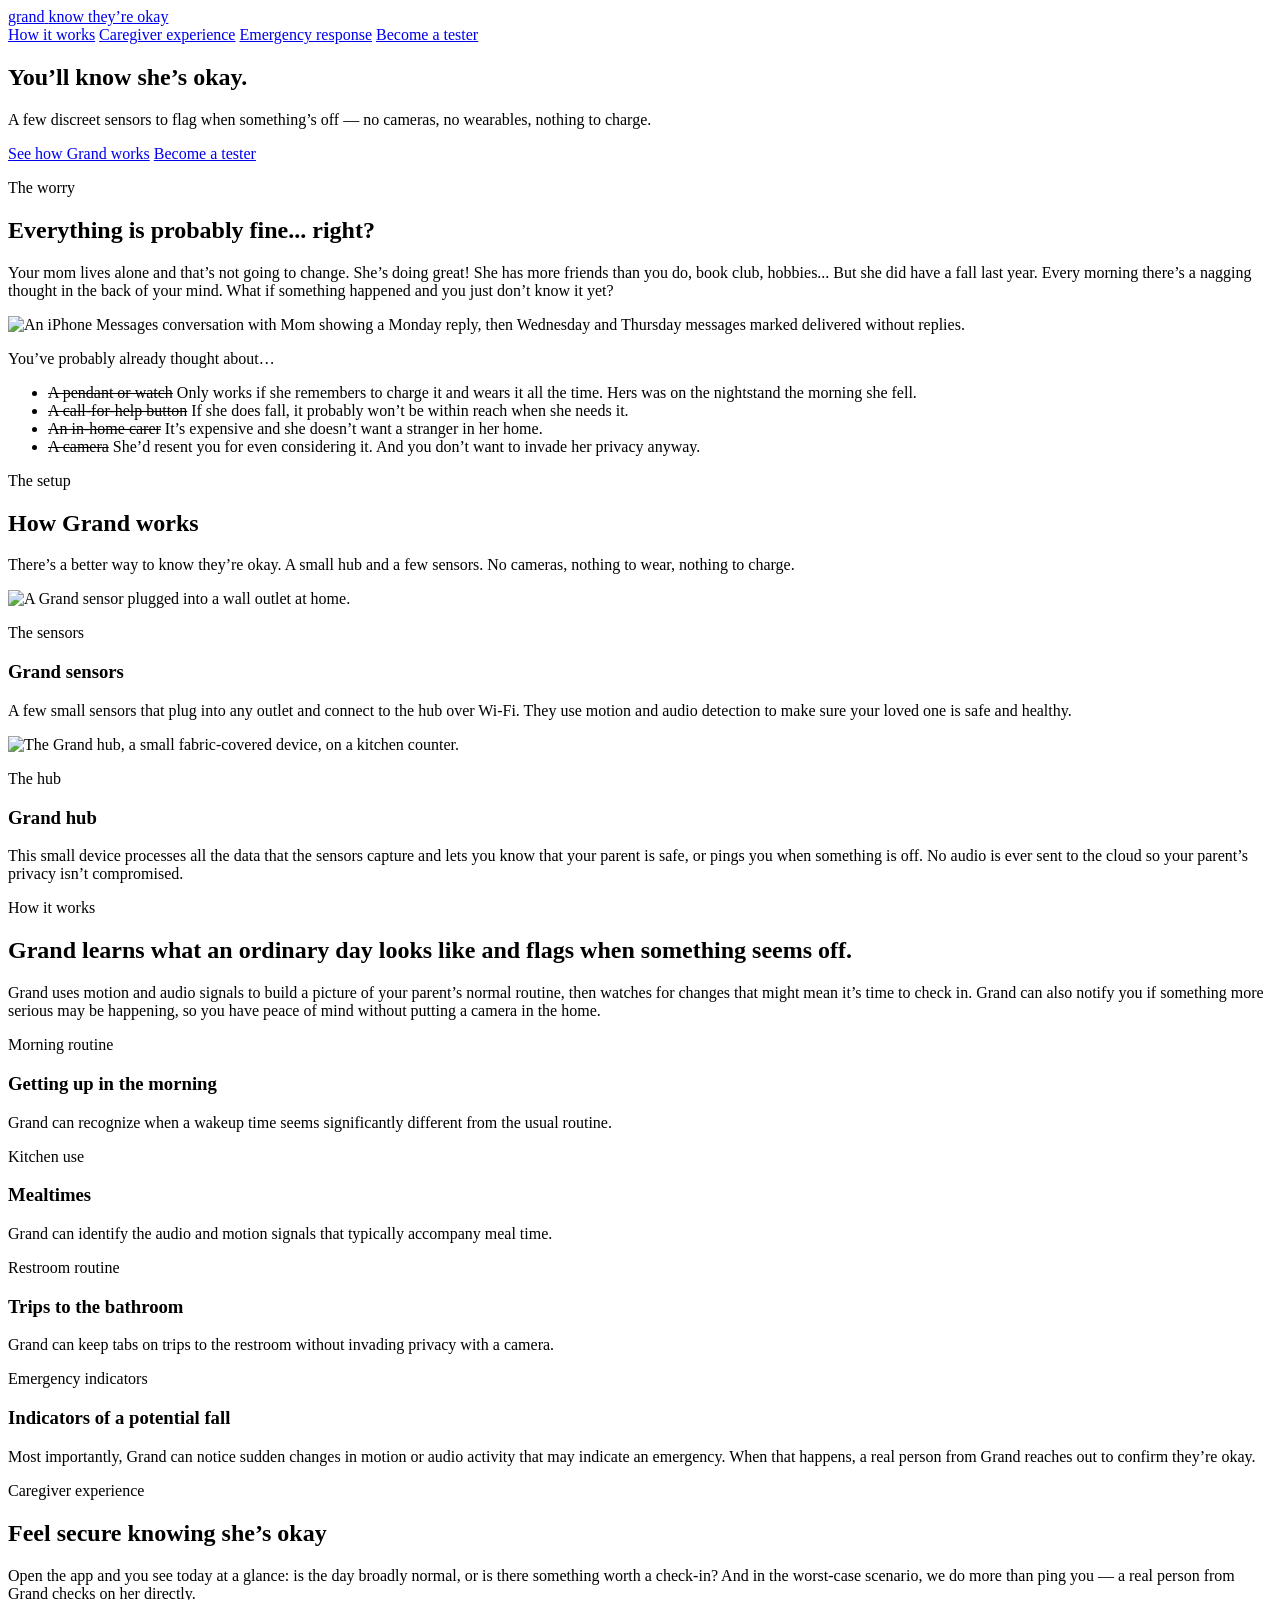
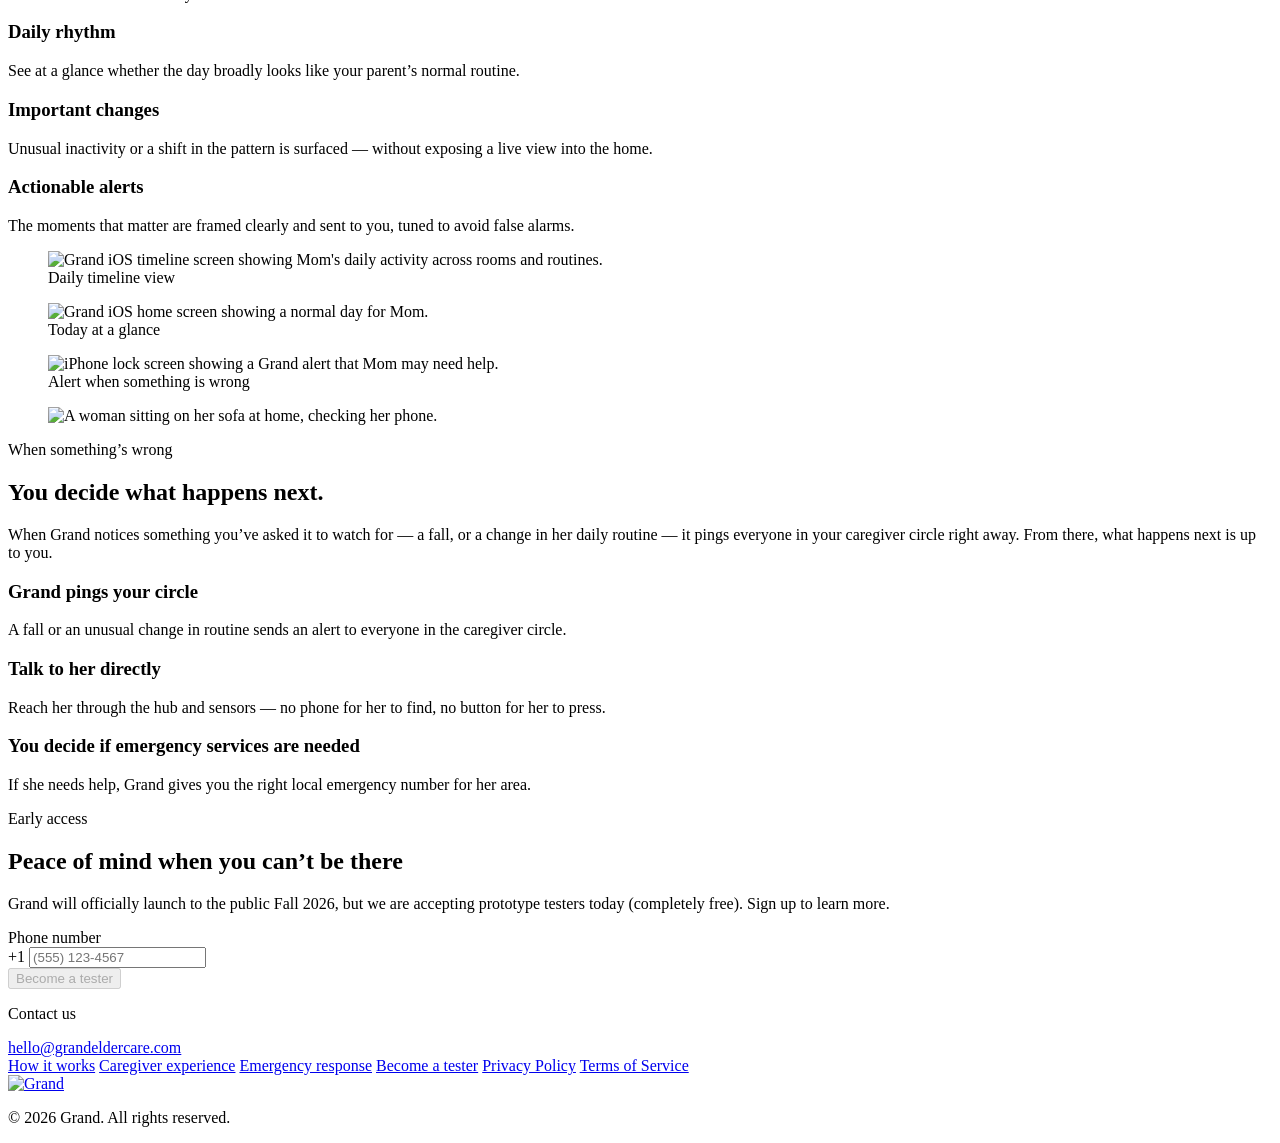
==== index.html @ bef75d08 "Refresh homepage share preview image and copy The link preview used a tight crop of a stock headshot" ====
<!doctype html>
<html lang="en">
  <head>
    <meta charset="utf-8">
    <meta name="viewport" content="width=device-width, initial-scale=1">
    <title>Grand &middot; Know your aging parent is okay</title>
    <meta
      name="description"
      content="Grand detects both acute events like falls and subtle changes in her routine, then alerts you the moment something&rsquo;s off. No cameras, no wearables."
    >
    <link rel="canonical" href="https://www.grandeldercare.com/">
    <meta name="google-site-verification" content="ce7PyDuGiEdE6hdvL_cI8ipjXJTW9sRuCzmzTQ6lR1k">
    <meta name="theme-color" content="#f5f0e8">

    <link rel="icon" href="favicon.ico" sizes="32x32">
    <link rel="icon" href="favicon.svg" type="image/svg+xml">
    <link rel="apple-touch-icon" href="apple-touch-icon.png">

    <meta property="og:site_name" content="Grand">
    <meta property="og:type" content="website">
    <meta property="og:url" content="https://www.grandeldercare.com/">
    <meta property="og:title" content="Know your aging parent is okay">
    <meta property="og:description" content="Grand detects both acute events like falls and subtle changes in her routine, then alerts you the moment something&rsquo;s off, so you can be sure she&rsquo;s safe. No cameras, no wearables.">
    <meta property="og:image" content="https://www.grandeldercare.com/assets/og-image-v2.jpg">
    <meta property="og:image:width" content="1200">
    <meta property="og:image:height" content="630">
    <meta property="og:image:alt" content="An older woman in a lilac blazer smiling in her living room, with a small Grand sensor plugged into the wall outlet behind her.">
    <meta property="og:locale" content="en_US">

    <meta name="twitter:card" content="summary_large_image">

    <script type="application/ld+json">
    {
      "@context": "https://schema.org",
      "@graph": [
        {
          "@type": "Organization",
          "@id": "https://www.grandeldercare.com/#organization",
          "name": "Grand",
          "url": "https://www.grandeldercare.com/",
          "logo": "https://www.grandeldercare.com/apple-touch-icon.png",
          "description": "Grand detects both acute events like falls and subtle changes in her routine, then alerts you the moment something’s off. No cameras, no wearables."
        },
        {
          "@type": "WebSite",
          "@id": "https://www.grandeldercare.com/#website",
          "url": "https://www.grandeldercare.com/",
          "name": "Grand",
          "publisher": { "@id": "https://www.grandeldercare.com/#organization" }
        }
      ]
    }
    </script>

    <!-- Meta Pixel Code -->
    <script>
    !function(f,b,e,v,n,t,s)
    {if(f.fbq)return;n=f.fbq=function(){n.callMethod?
    n.callMethod.apply(n,arguments):n.queue.push(arguments)};
    if(!f._fbq)f._fbq=n;n.push=n;n.loaded=!0;n.version='2.0';
    n.queue=[];t=b.createElement(e);t.async=!0;
    t.src=v;s=b.getElementsByTagName(e)[0];
    s.parentNode.insertBefore(t,s)}(window, document,'script',
    'https://connect.facebook.net/en_US/fbevents.js');
    fbq('init', '2025489411398936');
    fbq('track', 'PageView');
    </script>
    <noscript><img height="1" width="1" style="display:none"
    src="https://www.facebook.com/tr?id=2025489411398936&ev=PageView&noscript=1"
    /></noscript>
    <!-- End Meta Pixel Code -->

    <!-- Reddit Pixel Code -->
    <script>
    !function(w,d){
      var redditPixelId = 'a2_jb07ge9fad9n';

      if (!redditPixelId || redditPixelId === 'REDDIT_PIXEL_ID') return;

      if(!w.rdt){
        var p=w.rdt=function(){
          p.sendEvent?p.sendEvent.apply(p,arguments):p.callQueue.push(arguments)
        };
        p.callQueue=[];
        var t=d.createElement('script');
        t.src='https://www.redditstatic.com/ads/pixel.js';
        t.async=!0;
        var s=d.getElementsByTagName('script')[0];
        s.parentNode.insertBefore(t,s);
      }

      w.rdt('init', redditPixelId);
      w.rdt('track', 'PageVisit');
    }(window,document);
    </script>
    <!-- End Reddit Pixel Code -->

    <link rel="stylesheet" href="styles.css">
    <script src="posthog.js" defer></script>
    <script src="script.js" defer></script>
  </head>
  <body>
    <header class="site-header">
      <a class="brand" href="#top" aria-label="Grand home">
        <span>grand</span>
        <span>know they&rsquo;re okay</span>
      </a>
      <nav class="nav" aria-label="Primary navigation">
        <a href="#system">How it works</a>
        <a href="#tracking">Caregiver experience</a>
        <a href="#response">Emergency response</a>
        <a class="nav-cta" href="#waitlist">Become a tester</a>
      </nav>
    </header>

    <main id="top">
      <section class="hero" aria-labelledby="hero-title">
        <div class="hero-media" aria-hidden="true">
          <div class="photo-frame"></div>
        </div>
        <div class="hero-copy">
          <h1 id="hero-title">You&rsquo;ll know she&rsquo;s okay.</h1>
          <p class="hero-intro">
            A few discreet sensors to flag when something&rsquo;s off &mdash; no
            cameras, no wearables, nothing to charge.
          </p>
          <div class="hero-actions" aria-label="Primary calls to action">
            <a class="button button-primary" href="#system">See how Grand works</a>
            <a class="button button-secondary" href="#waitlist">Become a tester</a>
          </div>
        </div>
      </section>

      <section id="problem" class="section problem-section">
        <div class="problem-layout">
          <div class="section-heading problem-copy">
            <p class="eyebrow">The worry</p>
            <h2>Everything is probably fine... right?</h2>
            <p>Your mom lives alone and that&rsquo;s not going to change. She&rsquo;s doing great! She has more friends than you do, book club, hobbies... But she did have a fall last year. Every morning there&rsquo;s a nagging thought in the back of your mind. What if something happened and you just don&rsquo;t know it yet?</p>
          </div>
          <div class="message-device" aria-label="A text conversation over several days where messages are delivered but not answered.">
            <img
              src="assets/grand-imessage-concern.png"
              srcset="assets/grand-imessage-concern-mobile.jpg 352w, assets/grand-imessage-concern-mobile-2x.jpg 680w, assets/grand-imessage-concern.png 1033w"
              sizes="(max-width: 560px) 340px, (max-width: 900px) 500px, 34vw"
              width="1033"
              height="1523"
              loading="lazy"
              decoding="async"
              alt="An iPhone Messages conversation with Mom showing a Monday reply, then Wednesday and Thursday messages marked delivered without replies."
            >
          </div>
        </div>
        <div class="worry-tried" aria-label="Solutions families have already tried">
          <p class="worry-tried-label">You&rsquo;ve probably already thought about&hellip;</p>
          <ul>
            <li>
              <s>A pendant or watch</s>
              <span>Only works if she remembers to charge it and wears it all the time. Hers was on the nightstand the morning she fell.</span>
            </li>
            <li>
              <s>A call-for-help button</s>
              <span>If she does fall, it probably won&rsquo;t be within reach when she needs it.</span>
            </li>
            <li>
              <s>An in-home carer</s>
              <span>It&rsquo;s expensive and she doesn&rsquo;t want a stranger in her home.</span>
            </li>
            <li>
              <s>A camera</s>
              <span>She&rsquo;d resent you for even considering it. And you don&rsquo;t want to invade her privacy anyway.</span>
            </li>
          </ul>
        </div>
      </section>

      <section id="system" class="section system-section">
        <div class="section-heading section-heading--center">
          <p class="eyebrow">The setup</p>
          <h2>How Grand works</h2>
          <p>There&rsquo;s a better way to know they&rsquo;re okay. A small hub and a few sensors. No cameras, nothing to wear, nothing to charge.</p>
        </div>
        <div class="system-grid">
          <article class="system-card">
            <div class="card-media">
              <img
                src="assets/grand-sensor.jpg"
                width="1024"
                height="1536"
                loading="lazy"
                decoding="async"
                alt="A Grand sensor plugged into a wall outlet at home."
              >
            </div>
            <p class="card-label">The sensors</p>
            <h3>Grand sensors</h3>
            <p>A few small sensors that plug into any outlet and connect to the hub over Wi&#8209;Fi. They use motion and audio detection to make sure your loved one is safe and healthy.</p>
          </article>
          <article class="system-card">
            <div class="card-media">
              <img
                src="assets/grand-hub.jpg"
                width="1086"
                height="1448"
                loading="lazy"
                decoding="async"
                alt="The Grand hub, a small fabric-covered device, on a kitchen counter."
              >
            </div>
            <p class="card-label">The hub</p>
            <h3>Grand hub</h3>
            <p>This small device processes all the data that the sensors capture and lets you know that your parent is safe, or pings you when something is off. No audio is ever sent to the cloud so your parent&rsquo;s privacy isn&rsquo;t compromised.</p>
          </article>
        </div>
      </section>

      <section id="attention" class="section section-two-column">
        <div class="section-heading">
          <p class="eyebrow">How it works</p>
          <h2>Grand learns what an ordinary day looks like and flags when something seems off.</h2>
          <p>
            Grand uses motion and audio signals to build a picture of your
            parent&rsquo;s normal routine, then watches for changes that might mean
            it&rsquo;s time to check in. Grand can also notify you if something more
            serious may be happening, so you have peace of mind without putting
            a camera in the home.
          </p>
        </div>
        <div class="signal-grid" aria-label="Examples of routine signals Grand can understand">
          <article class="signal-tile">
            <p class="signal-label">Morning routine</p>
            <h3>Getting up in the morning</h3>
            <p>Grand can recognize when a wakeup time seems significantly different from the usual routine.</p>
          </article>
          <article class="signal-tile">
            <p class="signal-label">Kitchen use</p>
            <h3>Mealtimes</h3>
            <p>Grand can identify the audio and motion signals that typically accompany meal time.</p>
          </article>
          <article class="signal-tile">
            <p class="signal-label">Restroom routine</p>
            <h3>Trips to the bathroom</h3>
            <p>Grand can keep tabs on trips to the restroom without invading privacy with a camera.</p>
          </article>
          <article class="signal-tile signal-tile--urgent">
            <p class="signal-label">Emergency indicators</p>
            <h3>Indicators of a potential fall</h3>
            <p>Most importantly, Grand can notice sudden changes in motion or audio activity that may indicate an emergency. When that happens, a real person from Grand reaches out to confirm they&rsquo;re okay.</p>
          </article>
        </div>
      </section>

      <section id="tracking" class="section tracking-section">
        <div class="tracking-copy">
          <p class="eyebrow">Caregiver experience</p>
          <h2>Feel secure knowing she&rsquo;s okay</h2>
          <p>
            Open the app and you see today at a glance: is the day broadly normal,
            or is there something worth a check&#8209;in? And in the worst&#8209;case
            scenario, we do more than ping you &mdash; a real person from Grand
            checks on her directly.
          </p>
          <div class="tracking-list">
            <article>
              <h3>Daily rhythm</h3>
              <p>See at a glance whether the day broadly looks like your parent&rsquo;s normal routine.</p>
            </article>
            <article>
              <h3>Important changes</h3>
              <p>Unusual inactivity or a shift in the pattern is surfaced &mdash; without exposing a live view into the home.</p>
            </article>
            <article>
              <h3>Actionable alerts</h3>
              <p>The moments that matter are framed clearly and sent to you, tuned to avoid false alarms.</p>
            </article>
          </div>
        </div>
        <div class="screen-showcase" aria-label="Grand iOS app screens">
          <figure class="phone-shot phone-shot--timeline">
            <img
              src="assets/grand-ios-timeline.png"
              srcset="assets/grand-ios-timeline-mobile.png 240w, assets/grand-ios-timeline-mobile-2x.png 560w, assets/grand-ios-timeline.png 1206w"
              sizes="(max-width: 560px) 260px, (max-width: 900px) 34vw, 18vw"
              width="1206"
              height="2622"
              loading="lazy"
              decoding="async"
              alt="Grand iOS timeline screen showing Mom's daily activity across rooms and routines."
            >
            <figcaption>Daily timeline view</figcaption>
          </figure>
          <figure class="phone-shot phone-shot--status">
            <img
              src="assets/grand-ios-normal-day.png"
              srcset="assets/grand-ios-normal-day-mobile.png 240w, assets/grand-ios-normal-day-mobile-2x.png 560w, assets/grand-ios-normal-day.png 1179w"
              sizes="(max-width: 560px) 280px, (max-width: 900px) 42vw, 26vw"
              width="1179"
              height="2556"
              loading="lazy"
              decoding="async"
              alt="Grand iOS home screen showing a normal day for Mom."
            >
            <figcaption>Today at a glance</figcaption>
          </figure>
          <figure class="phone-shot phone-shot--alert">
            <img
              src="assets/grand-ios-alert-lockscreen.png"
              srcset="assets/grand-ios-alert-lockscreen-mobile.jpg 240w, assets/grand-ios-alert-lockscreen-mobile-2x.jpg 560w, assets/grand-ios-alert-lockscreen.png 1179w"
              sizes="(max-width: 560px) 260px, (max-width: 900px) 34vw, 18vw"
              width="1179"
              height="2556"
              loading="lazy"
              decoding="async"
              alt="iPhone lock screen showing a Grand alert that Mom may need help."
            >
            <figcaption>Alert when something is wrong</figcaption>
          </figure>
        </div>
      </section>

      <section id="response" class="section response-section">
        <figure class="response-media">
          <picture>
            <source
              media="(max-width: 560px)"
              srcset="assets/caregiver-phone-pexels-kaboompics-6135183-mobile.jpg 340w, assets/caregiver-phone-pexels-kaboompics-6135183-mobile-2x.jpg 680w"
              sizes="calc(100vw - 36px)"
            >
            <img
              src="assets/caregiver-phone-pexels-kaboompics-6135183.jpg"
              width="1200"
              height="1600"
              loading="lazy"
              decoding="async"
              alt="A woman sitting on her sofa at home, checking her phone."
            >
          </picture>
        </figure>
        <div class="response-copy">
          <p class="eyebrow">When something&rsquo;s wrong</p>
          <h2>You decide what happens next.</h2>
          <p>
            When Grand notices something you&rsquo;ve asked it to watch for
            &mdash; a fall, or a change in her daily routine &mdash; it pings
            everyone in your caregiver circle right away. From there, what
            happens next is up to you.
          </p>
          <div class="response-steps">
            <article>
              <h3>Grand pings your circle</h3>
              <p>A fall or an unusual change in routine sends an alert to everyone in the caregiver circle.</p>
            </article>
            <article>
              <h3>Talk to her directly</h3>
              <p>Reach her through the hub and sensors &mdash; no phone for her to find, no button for her to press.</p>
            </article>
            <article>
              <h3>You decide if emergency services are needed</h3>
              <p>If she needs help, Grand gives you the right local emergency number for her area.</p>
            </article>
          </div>
        </div>
      </section>

      <section id="waitlist" class="waitlist-section">
        <p class="eyebrow">Early access</p>
        <h2>Peace of mind when you can&rsquo;t be there</h2>
        <p class="waitlist-note">
          Grand will officially launch to the public Fall 2026, but we are
          accepting prototype testers today (completely free). Sign up to
          learn more.
        </p>
        <form
          class="waitlist-form"
          data-waitlist-form
          data-waitlist-endpoint="https://script.google.com/macros/s/AKfycbwlWToG306aii_X506SiB1tvDmhL_SYTz4Ma8k3KU0MjS6toQP4E09bAz7M1nW25iYt/exec"
          novalidate
        >
          <label for="phone">Phone number</label>
          <div class="form-row phone-form-row">
            <div class="phone-input-shell">
              <span class="phone-country-code" aria-hidden="true">+1</span>
              <input
                id="phone"
                name="phone"
                type="tel"
                autocomplete="tel"
                inputmode="tel"
                placeholder="(555) 123-4567"
                aria-describedby="phone-status"
                required
              >
            </div>
            <button type="submit" disabled>Become a tester</button>
          </div>
          <p id="phone-status" class="form-status" data-waitlist-status role="status" aria-live="polite"></p>
        </form>
      </section>
    </main>

    <footer class="site-footer" aria-label="Site footer">
      <div class="footer-top">
        <div class="footer-intro">
          <p class="footer-contact-label">Contact us</p>
          <a href="mailto:hello@grandeldercare.com">hello@grandeldercare.com</a>
        </div>
        <nav class="footer-links" aria-label="Footer navigation">
          <a href="#system">How it works</a>
          <a href="#tracking">Caregiver experience</a>
          <a href="#response">Emergency response</a>
          <a href="#waitlist">Become a tester</a>
          <a href="privacy.html">Privacy Policy</a>
          <a href="terms.html">Terms of Service</a>
        </nav>
      </div>
      <div class="footer-bottom">
        <a href="#top" class="footer-logo" aria-label="Grand home">
          <img src="assets/grand-logo.png" alt="Grand" width="132" height="60" />
        </a>
        <p class="footer-copyright">&copy; 2026 Grand. All rights reserved.</p>
      </div>
    </footer>
  </body>
</html>
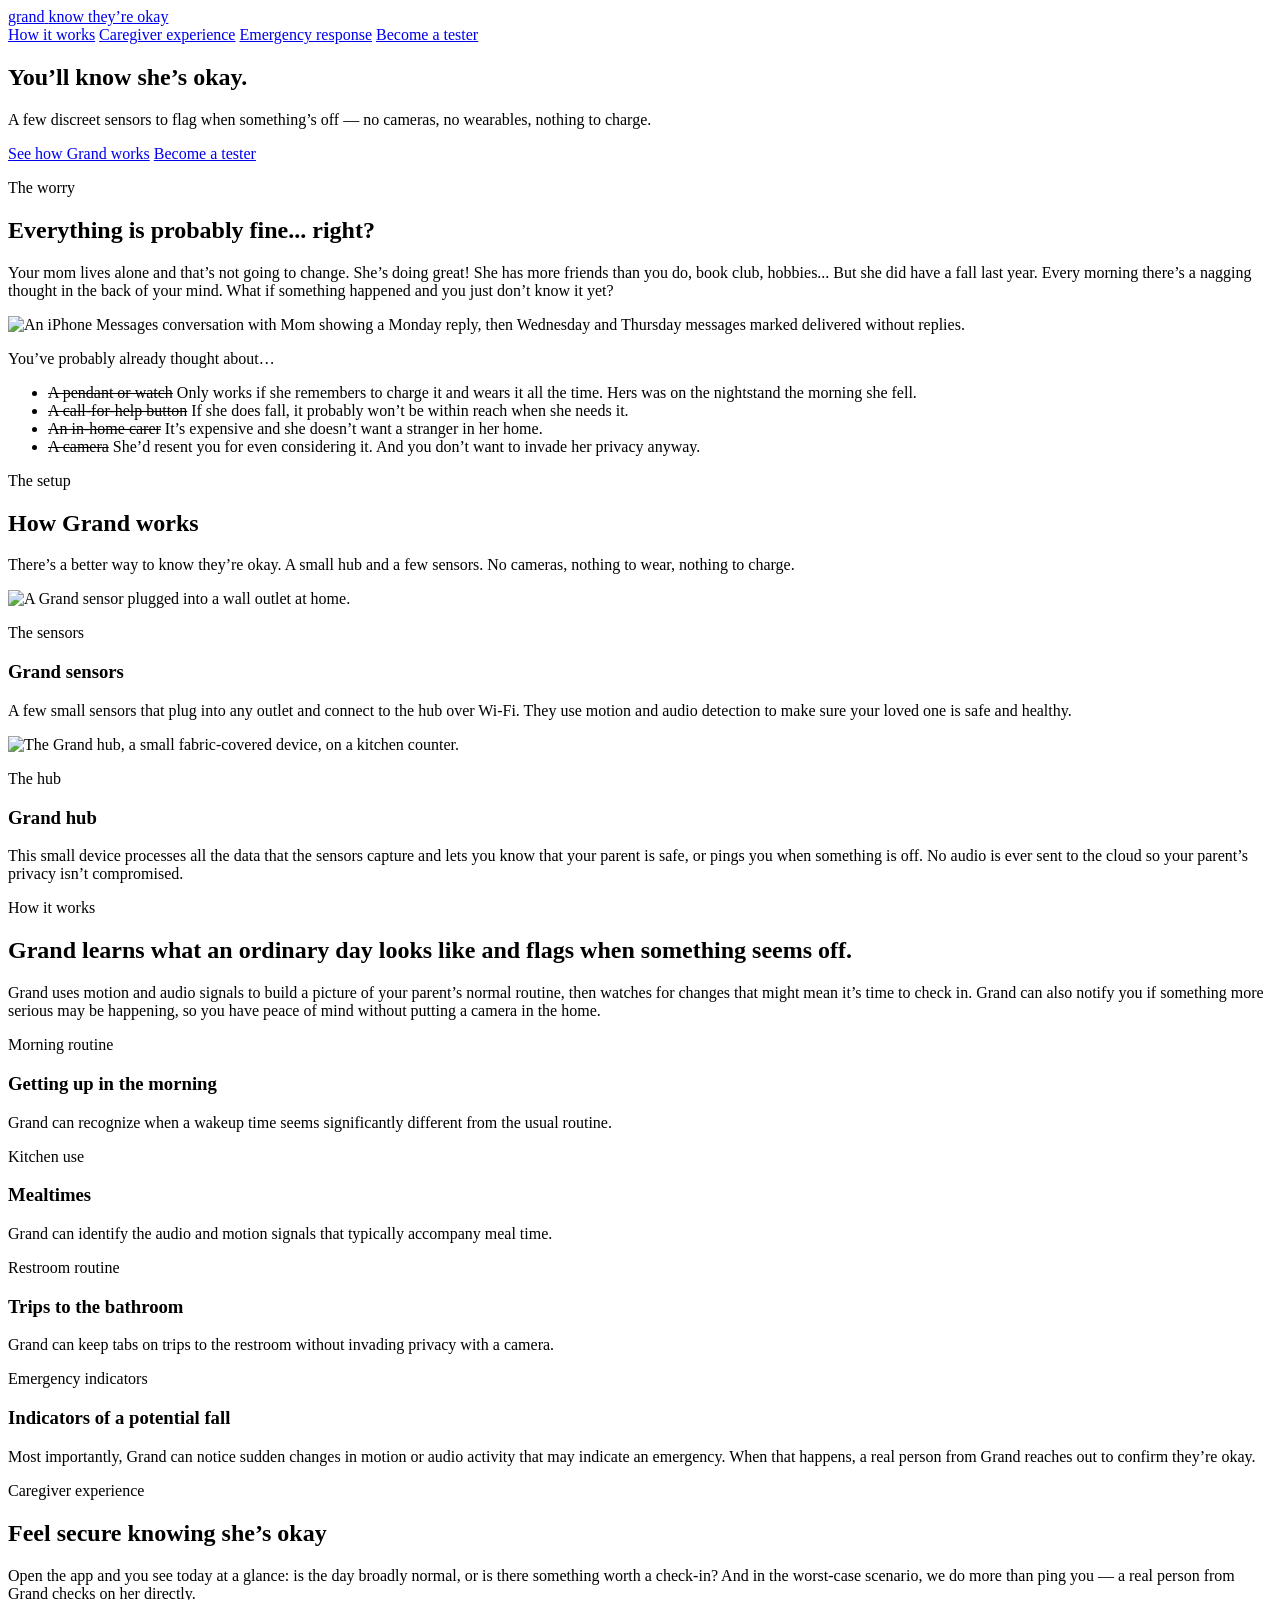
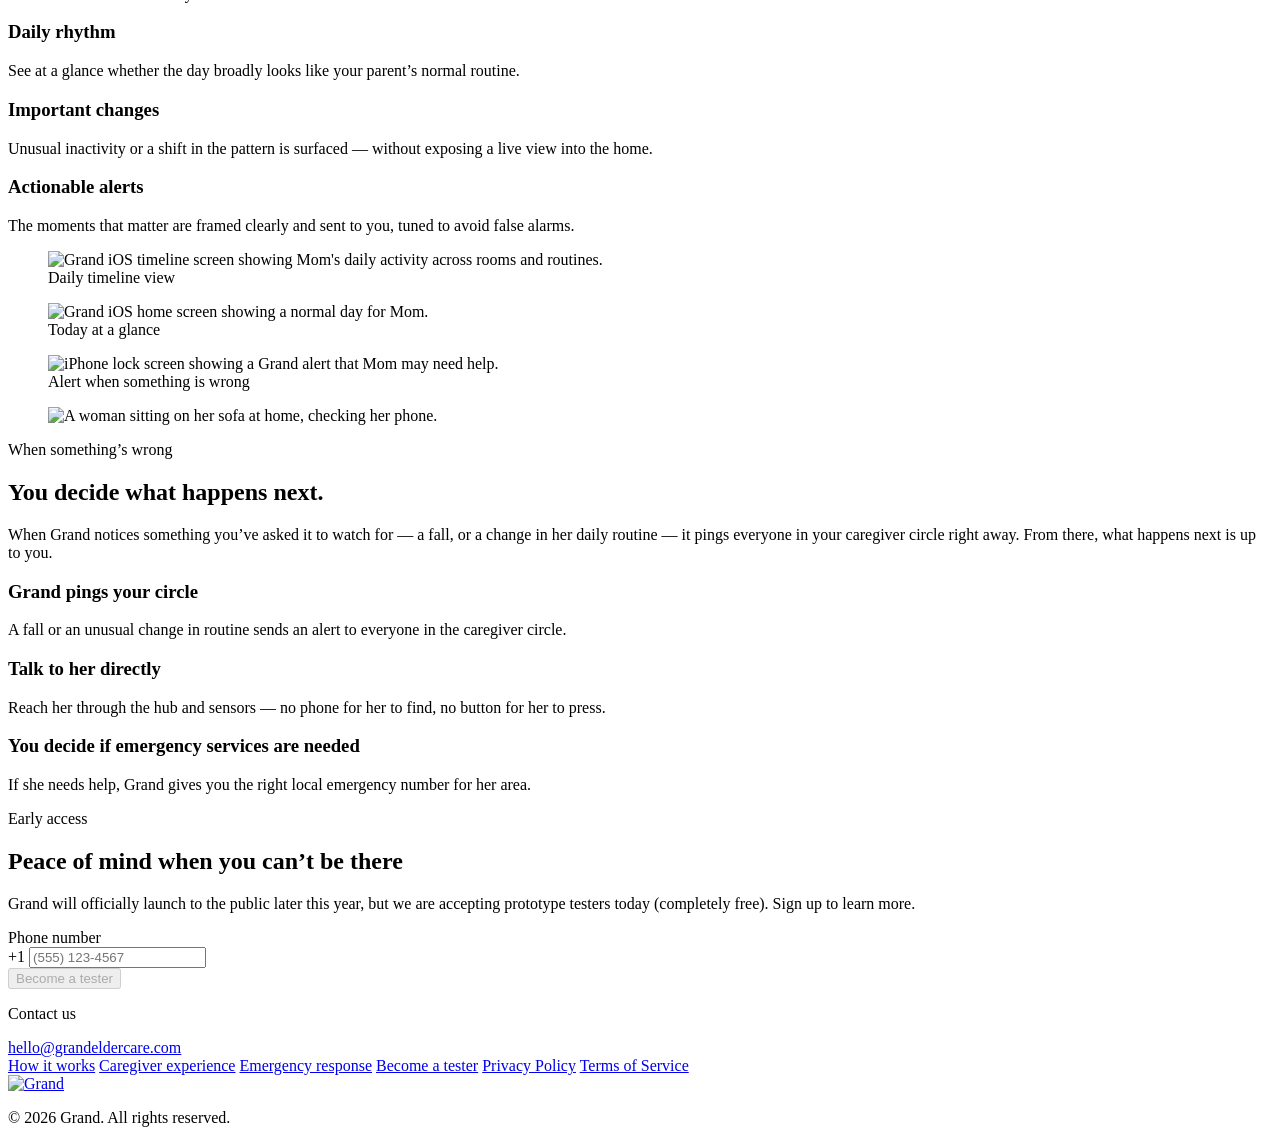
==== commit 4c53ebe4: "copy: soften waitlist launch date to "later this year" The `.waitlist-note` above the phone sign-up " ====
--- a/index.html
+++ b/index.html
@@ -21,10 +21,10 @@
     <meta property="og:url" content="https://www.grandeldercare.com/">
     <meta property="og:title" content="Know your aging parent is okay">
     <meta property="og:description" content="Grand detects both acute events like falls and subtle changes in her routine, then alerts you the moment something&rsquo;s off, so you can be sure she&rsquo;s safe. No cameras, no wearables.">
-    <meta property="og:image" content="https://www.grandeldercare.com/assets/og-image-v2.jpg">
+    <meta property="og:image" content="https://www.grandeldercare.com/assets/og-image-v3.jpg">
     <meta property="og:image:width" content="1200">
     <meta property="og:image:height" content="630">
-    <meta property="og:image:alt" content="An older woman in a lilac blazer smiling in her living room, with a small Grand sensor plugged into the wall outlet behind her.">
+    <meta property="og:image:alt" content="An older woman in a lilac blazer smiling in her living room, with a small Grand sensor plugged into the wall outlet behind her, over the Grand wordmark and the headline &ldquo;You&rsquo;ll know she&rsquo;s okay.&rdquo;">
     <meta property="og:locale" content="en_US">
 
     <meta name="twitter:card" content="summary_large_image">
@@ -366,8 +366,8 @@
         <p class="eyebrow">Early access</p>
         <h2>Peace of mind when you can&rsquo;t be there</h2>
         <p class="waitlist-note">
-          Grand will officially launch to the public Fall 2026, but we are
-          accepting prototype testers today (completely free). Sign up to
+          Grand will officially launch to the public later this year, but we
+          are accepting prototype testers today (completely free). Sign up to
           learn more.
         </p>
         <form
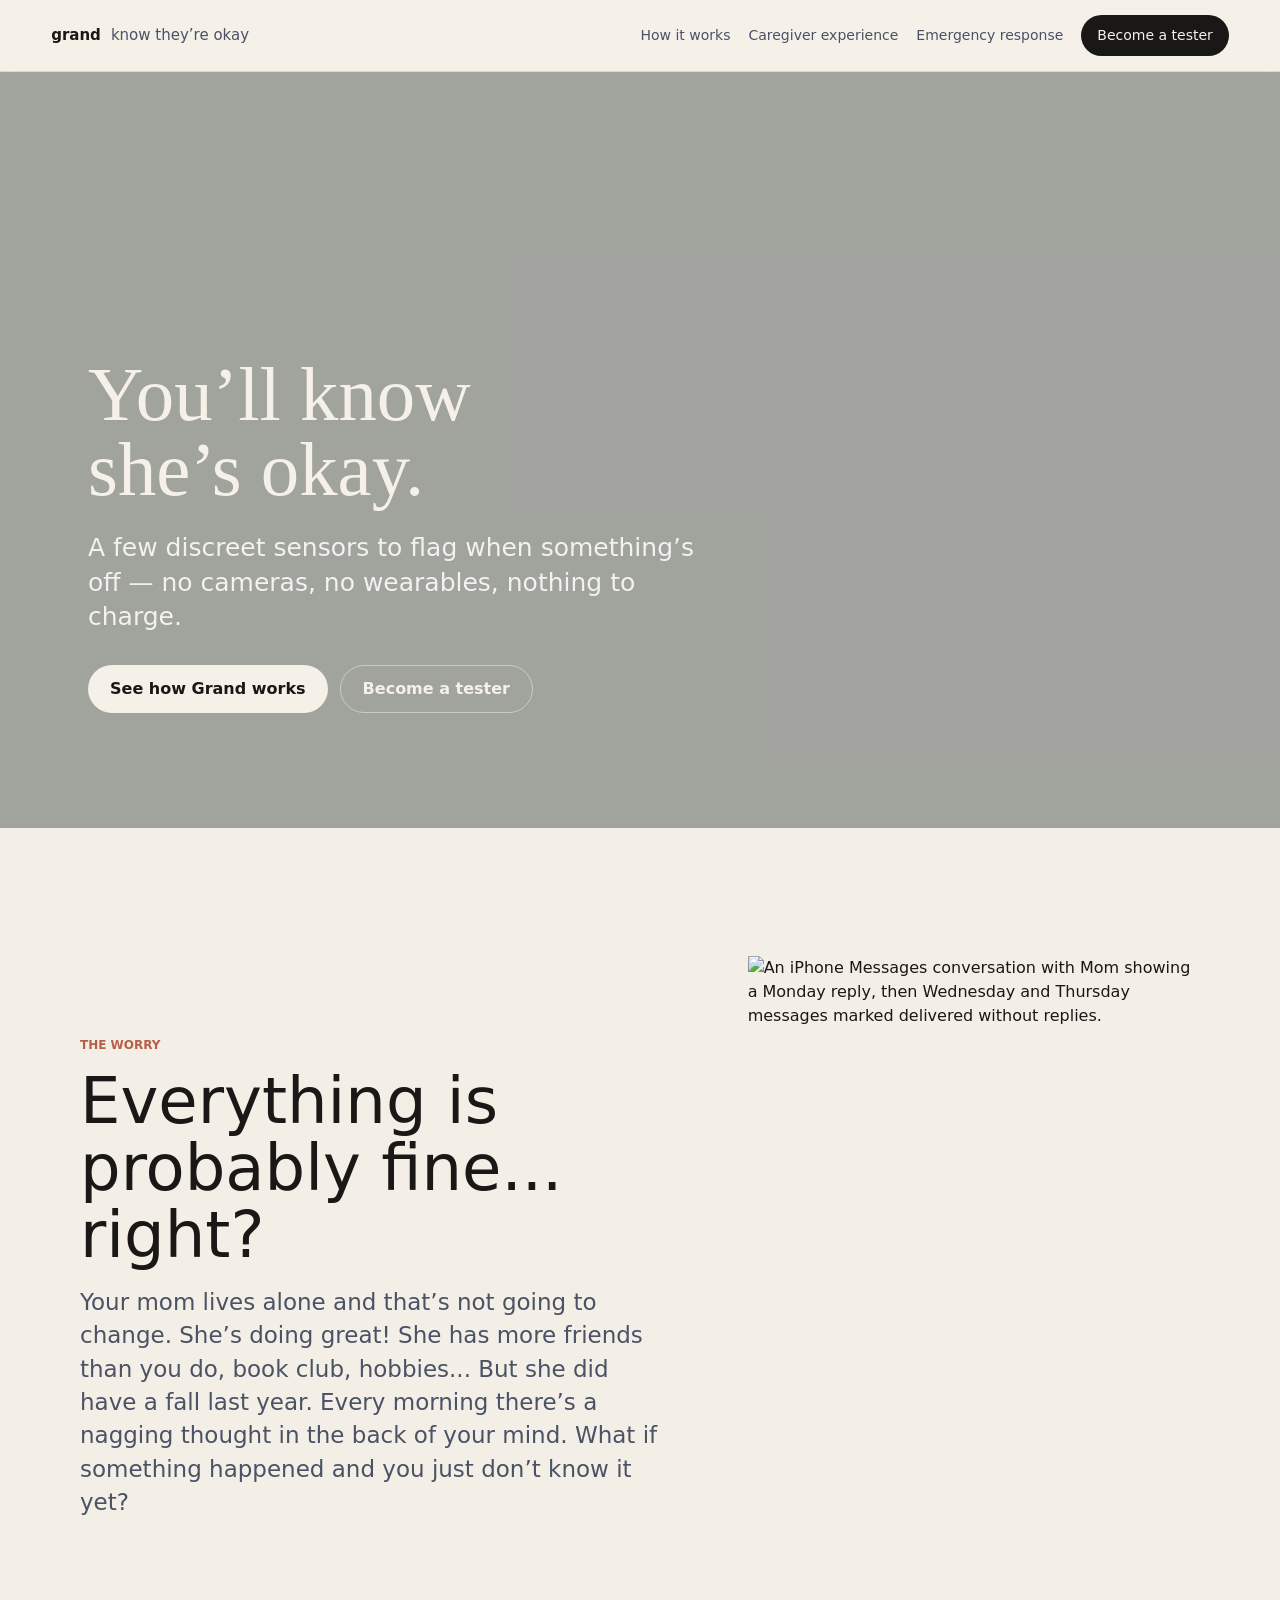
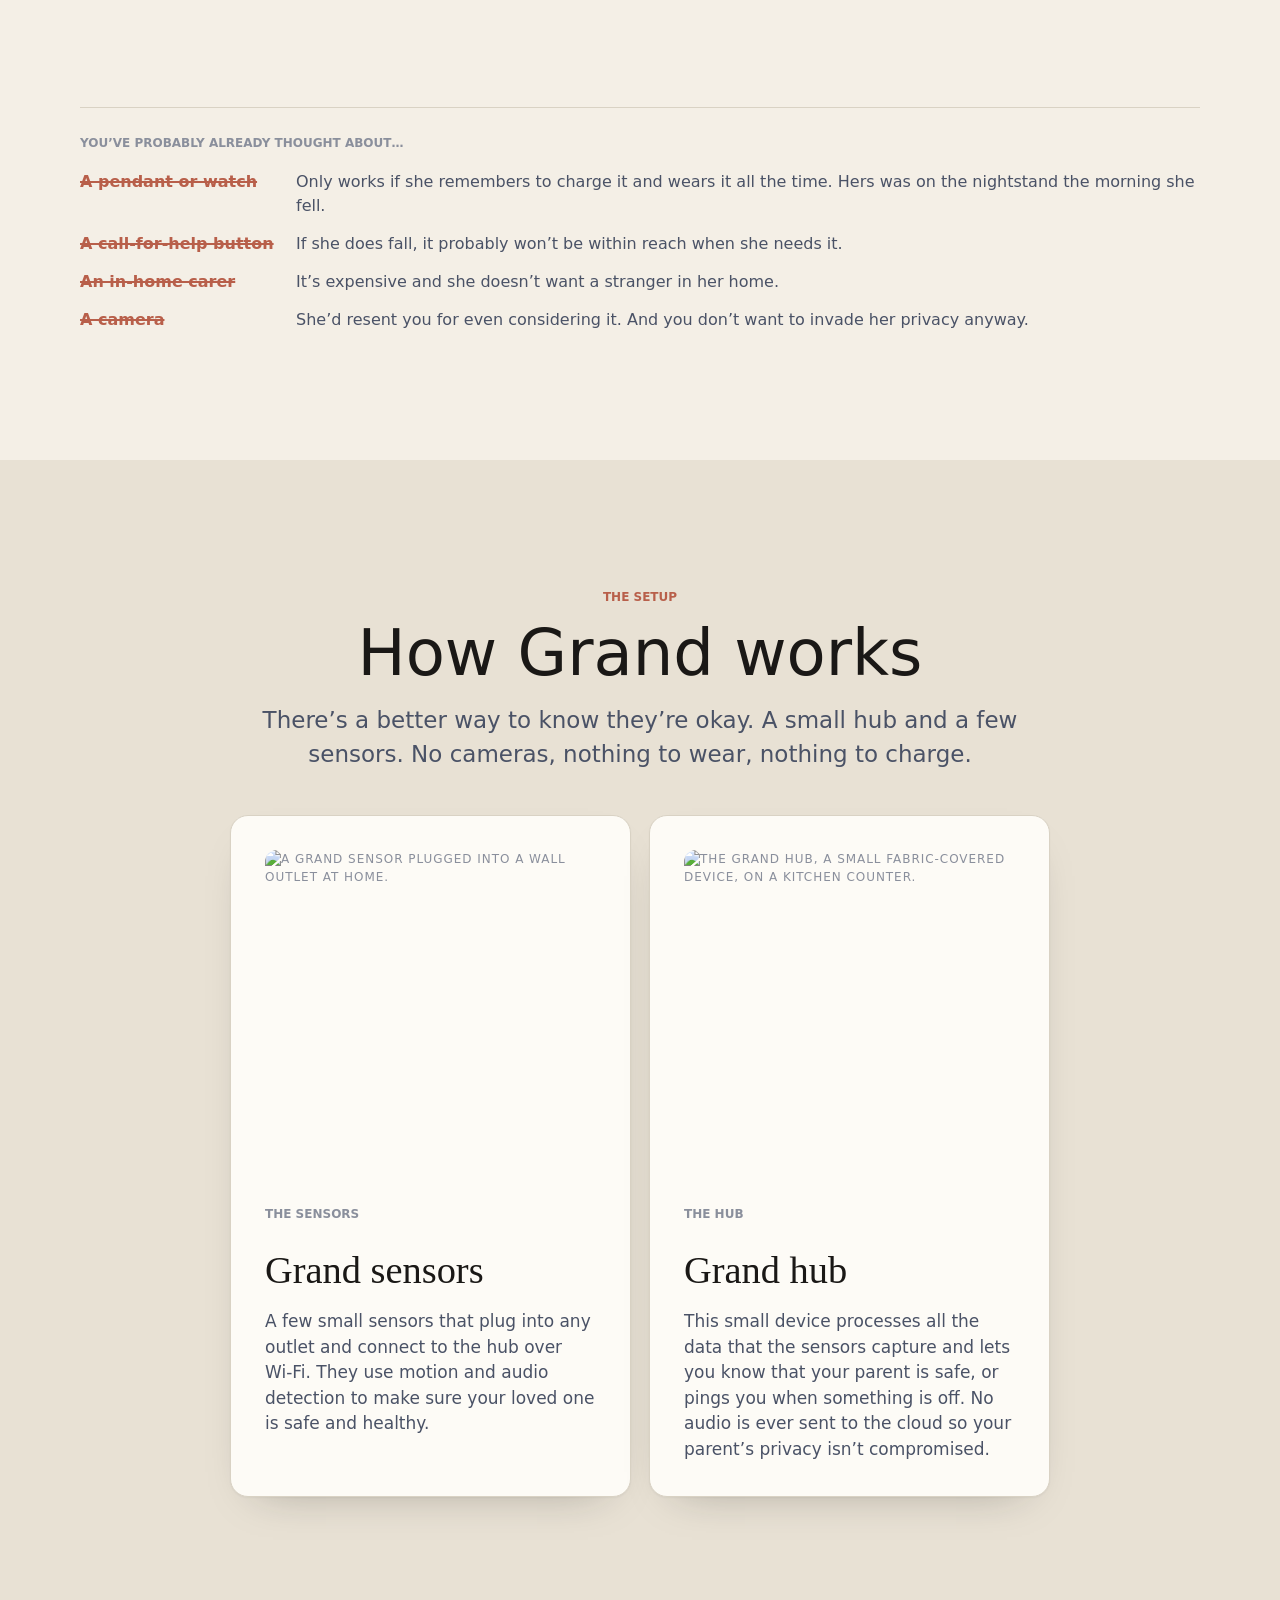
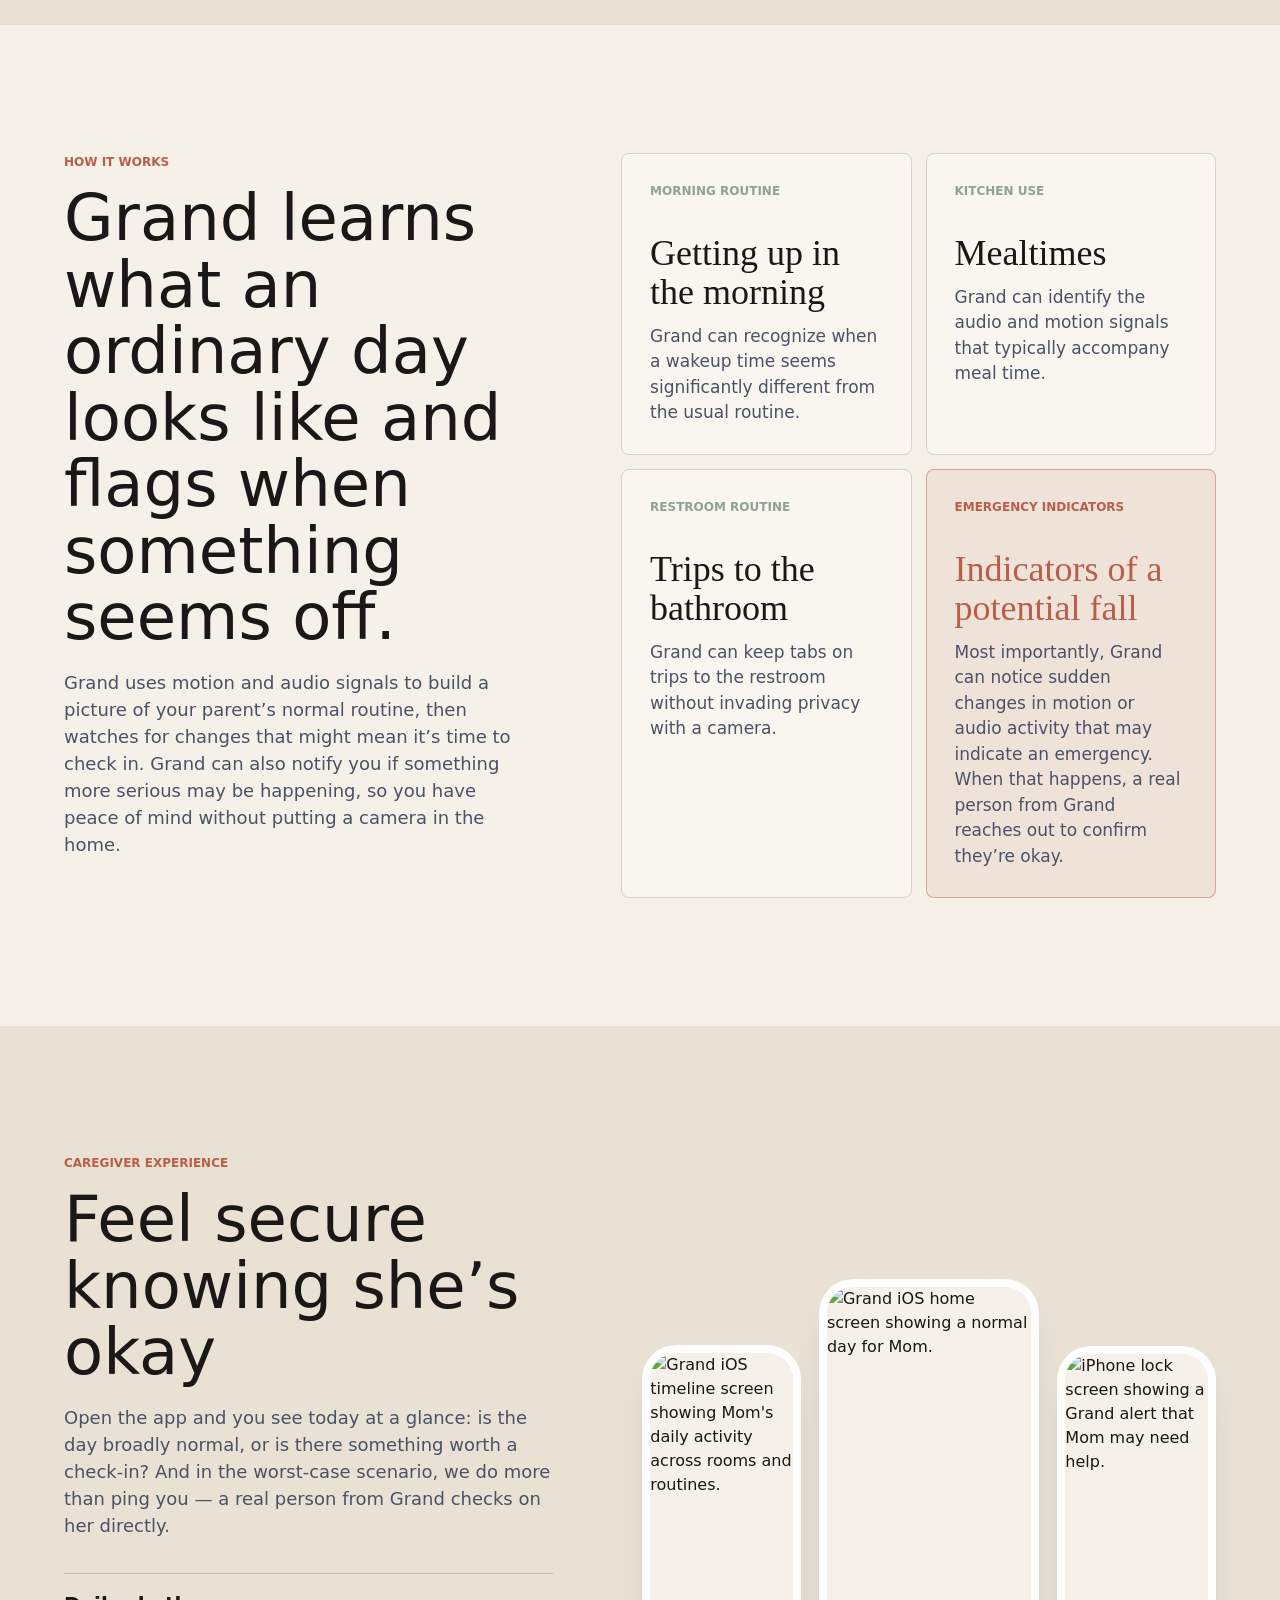
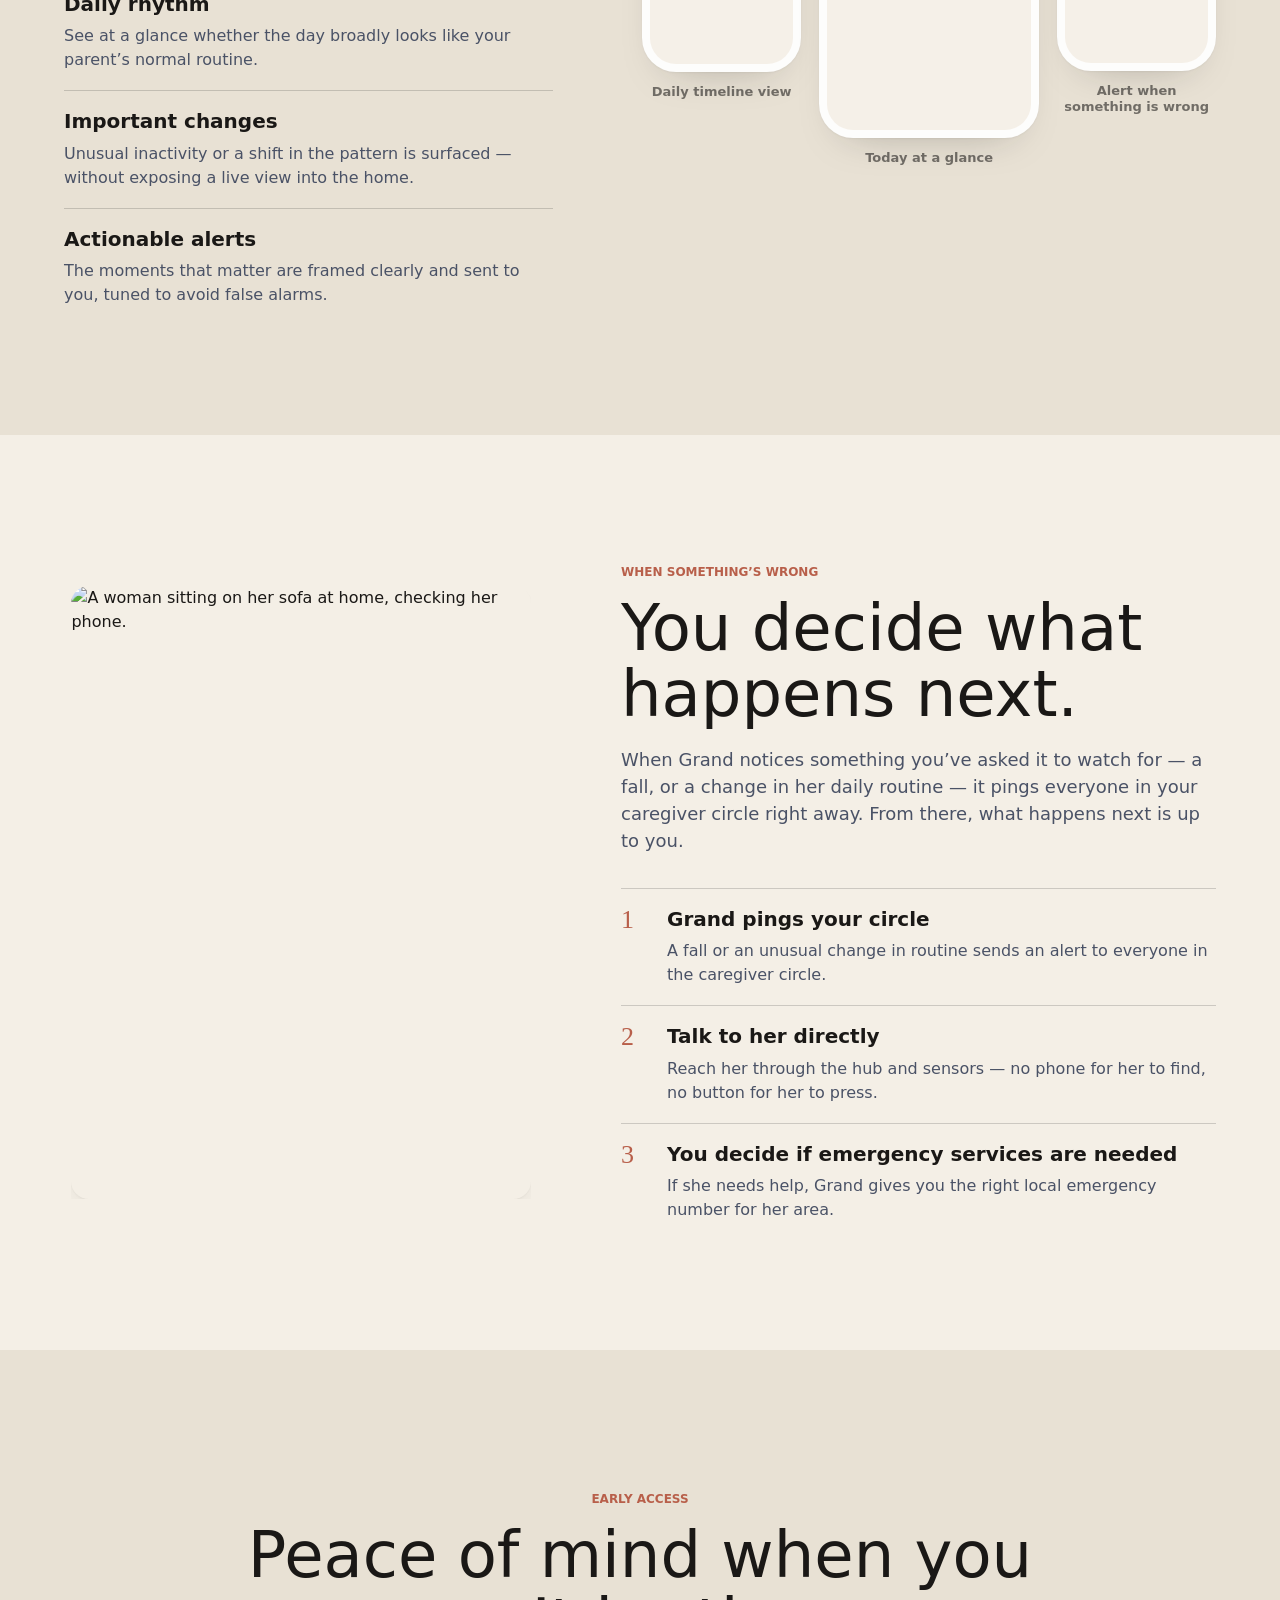
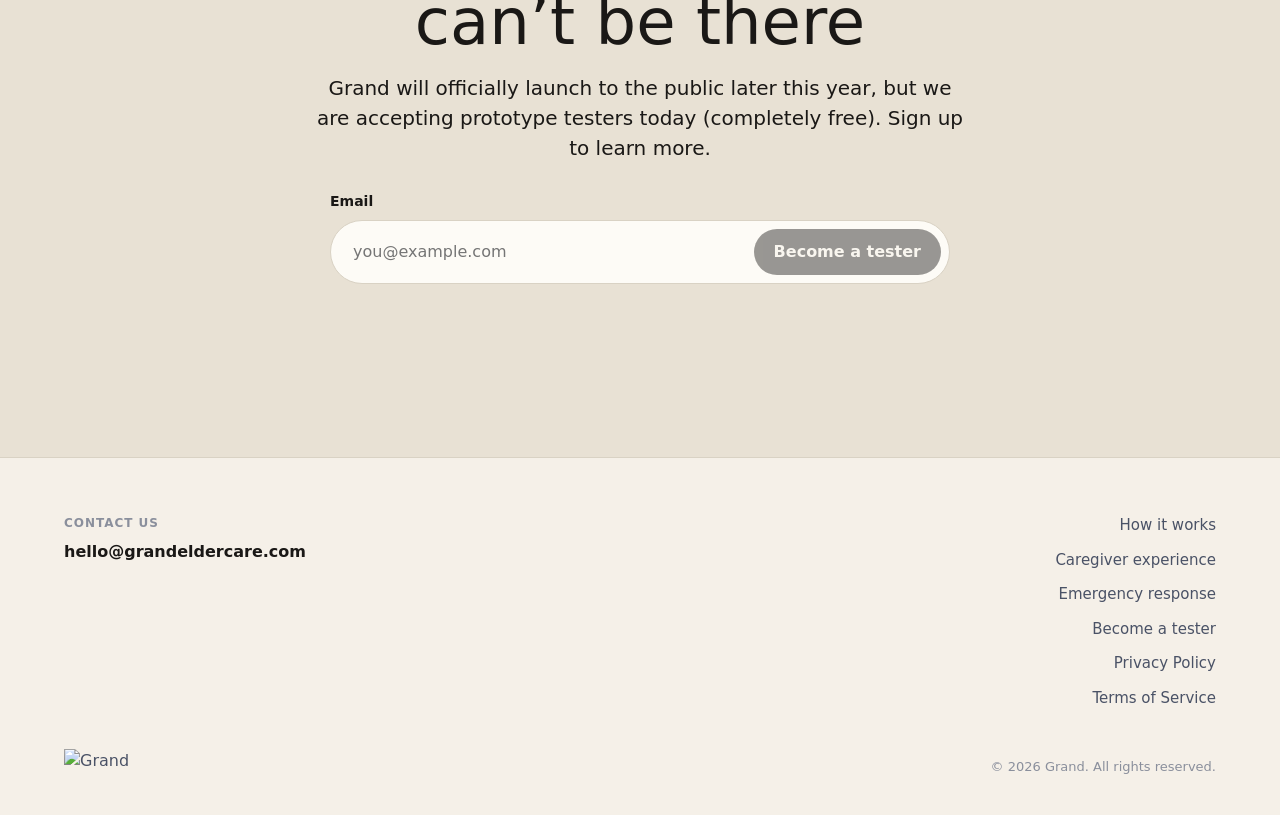
==== commit 7cb0f21c: "Add a phone-vs-email A/B test to the homepage waitlist field Signups dropped after 6f3bdf1 (Aug 12) " ====
--- a/index.html
+++ b/index.html
@@ -95,6 +95,7 @@
     </script>
     <!-- End Reddit Pixel Code -->
 
+    <script src="ab-test.js"></script>
     <link rel="stylesheet" href="styles.css">
     <script src="posthog.js" defer></script>
     <script src="script.js" defer></script>
@@ -373,27 +374,62 @@
         <form
           class="waitlist-form"
           data-waitlist-form
-          data-waitlist-endpoint="https://script.google.com/macros/s/AKfycbwlWToG306aii_X506SiB1tvDmhL_SYTz4Ma8k3KU0MjS6toQP4E09bAz7M1nW25iYt/exec"
+          data-waitlist-endpoint="https://script.google.com/macros/s/AKfycbznF16TQs1AShix3v0rp6DCZVs7P844Cp0KCfeCoApbPh2FF2sCC6M97vKxu_s2YmuY/exec"
           novalidate
         >
-          <label for="phone">Phone number</label>
-          <div class="form-row phone-form-row">
-            <div class="phone-input-shell">
-              <span class="phone-country-code" aria-hidden="true">+1</span>
+          <!--
+            One field block per A/B arm. ab-test.js sets data-waitlist-variant
+            on <html> from a synchronous head script and styles.css hides the
+            unused block before the first paint; script.js then removes it from
+            the DOM outright, so there is no hidden input left for autofill or a
+            screen reader to find. Phone is the default when the attribute is
+            absent, so a blocked or broken script degrades to today's form.
+            Both arms share the one status line below.
+          -->
+          <div data-waitlist-field="phone">
+            <label for="phone">Phone number</label>
+            <div class="form-row phone-form-row">
+              <div class="phone-input-shell">
+                <span class="phone-country-code" aria-hidden="true">+1</span>
+                <input
+                  id="phone"
+                  name="phone"
+                  type="tel"
+                  autocomplete="tel"
+                  inputmode="tel"
+                  placeholder="(555) 123-4567"
+                  aria-describedby="waitlist-status"
+                  required
+                >
+              </div>
+              <button type="submit" disabled>Become a tester</button>
+            </div>
+          </div>
+
+          <div data-waitlist-field="email">
+            <label for="email">Email</label>
+            <div class="form-row">
               <input
-                id="phone"
-                name="phone"
-                type="tel"
-                autocomplete="tel"
-                inputmode="tel"
-                placeholder="(555) 123-4567"
-                aria-describedby="phone-status"
+                id="email"
+                name="email"
+                type="email"
+                autocomplete="email"
+                inputmode="email"
+                placeholder="you@example.com"
+                aria-describedby="waitlist-status"
                 required
               >
+              <!--
+                Ships disabled, like the phone button, and is enabled by the
+                same validity check. Matching this matters: if one arm's button
+                started enabled and the other's did not, the test would be
+                measuring two changes at once.
+              -->
+              <button type="submit" disabled>Become a tester</button>
             </div>
-            <button type="submit" disabled>Become a tester</button>
-          </div>
-          <p id="phone-status" class="form-status" data-waitlist-status role="status" aria-live="polite"></p>
+          </div>
+
+          <p id="waitlist-status" class="form-status" data-waitlist-status role="status" aria-live="polite"></p>
         </form>
       </section>
     </main>
--- a/styles.css
+++ b/styles.css
@@ -0,0 +1,1764 @@
+:root {
+  --surface-bone: #f4efe6;
+  --surface-stone: #e8e1d4;
+  --surface-clear: #f5f0e8;
+  --surface-card: #fdfbf6;
+  --surface-sage-soft: #eef2ea;
+  --surface-charcoal: #1a1816;
+  --ink: #1a1816;
+  --ink-soft: #4a5266;
+  --ink-faint: #8a8f9c;
+  --hairline: #d9d2c4;
+  --status-sage: #8fa38e;
+  --status-honey: #d08a20;
+  --status-clay: #b85f4a;
+  --radius: 8px;
+  --radius-large: 18px;
+  --shadow-soft: 0 1px 2px rgba(26, 24, 22, 0.04), 0 18px 44px -28px rgba(26, 24, 22, 0.36);
+}
+
+* {
+  box-sizing: border-box;
+}
+
+html {
+  scroll-padding-top: 96px;
+  scroll-behavior: smooth;
+}
+
+body {
+  margin: 0;
+  background: var(--surface-clear);
+  color: var(--ink);
+  font-family: "Hanken Grotesk", Inter, ui-sans-serif, system-ui, -apple-system, BlinkMacSystemFont, "Segoe UI", sans-serif;
+  line-height: 1.5;
+  overflow-x: hidden;
+}
+
+img {
+  max-width: 100%;
+}
+
+a {
+  color: inherit;
+  text-decoration: none;
+}
+
+.site-header {
+  align-items: center;
+  background: rgba(245, 240, 232, 0.88);
+  border-bottom: 1px solid rgba(217, 210, 196, 0.76);
+  display: flex;
+  gap: 24px;
+  justify-content: space-between;
+  left: 0;
+  min-height: 72px;
+  padding: 14px clamp(18px, 4vw, 54px);
+  position: sticky;
+  right: 0;
+  top: 0;
+  z-index: 10;
+  backdrop-filter: blur(18px);
+}
+
+.brand {
+  display: inline-flex;
+  gap: 10px;
+  font-size: 15px;
+  line-height: 1;
+}
+
+.brand span:first-child {
+  font-weight: 700;
+}
+
+.brand span:last-child {
+  color: var(--ink-soft);
+}
+
+.nav {
+  align-items: center;
+  display: flex;
+  flex-wrap: wrap;
+  gap: 18px;
+  justify-content: flex-end;
+  color: var(--ink-soft);
+  font-size: 14px;
+}
+
+.nav a {
+  white-space: nowrap;
+}
+
+.nav-cta {
+  background: var(--ink);
+  border-radius: 999px;
+  color: var(--surface-clear);
+  padding: 10px 16px;
+}
+
+.hero {
+  display: grid;
+  min-height: clamp(620px, calc(92svh - 72px), 820px);
+  overflow: hidden;
+  position: relative;
+}
+
+.hero-media {
+  background:
+    var(--surface-sage-soft)
+    url("assets/hero-pexels-moe-magners-5335290.jpg")
+    center center / cover
+    no-repeat;
+  min-height: 620px;
+  position: relative;
+}
+
+.hero-copy {
+  align-self: end;
+  color: var(--surface-clear);
+  left: 0;
+  max-width: 820px;
+  padding: 0 clamp(20px, 7vw, 88px) clamp(42px, 9vw, 140px);
+  position: absolute;
+  right: 0;
+  z-index: 2;
+}
+
+.eyebrow {
+  color: currentColor;
+  font-size: 12px;
+  font-weight: 700;
+  letter-spacing: 0;
+  margin: 0 0 14px;
+  text-transform: uppercase;
+}
+
+.hero .eyebrow {
+  color: rgba(255, 255, 255, 0.76);
+}
+
+h1,
+h2,
+h3,
+p {
+  margin-top: 0;
+}
+
+h1 {
+  font-family: Georgia, "Times New Roman", serif;
+  font-size: clamp(46px, 6vw, 84px);
+  font-weight: 400;
+  letter-spacing: 0;
+  line-height: 0.98;
+  margin-bottom: 24px;
+  max-width: 920px;
+}
+
+/* Balance the short hero headline so it doesn't orphan "okay." on its own line */
+#hero-title {
+  text-wrap: balance;
+}
+
+.hero-intro {
+  color: rgba(255, 255, 255, 0.86);
+  font-size: clamp(19px, 2.2vw, 25px);
+  line-height: 1.38;
+  max-width: 680px;
+}
+
+.hero-actions {
+  display: flex;
+  flex-wrap: wrap;
+  gap: 12px;
+  margin-top: 30px;
+}
+
+.button {
+  align-items: center;
+  border-radius: 999px;
+  display: inline-flex;
+  font-weight: 700;
+  min-height: 48px;
+  padding: 0 22px;
+}
+
+.button-primary {
+  background: var(--surface-clear);
+  color: var(--ink);
+}
+
+.button-secondary {
+  border: 1px solid rgba(255, 255, 255, 0.42);
+  color: var(--surface-clear);
+}
+
+.photo-frame {
+  bottom: 0;
+  left: 0;
+  min-height: 100%;
+  position: absolute;
+  right: 0;
+  top: 0;
+}
+
+.photo-frame::before {
+  background: rgba(26, 24, 22, 0.36);
+  bottom: 0;
+  content: "";
+  left: 0;
+  position: absolute;
+  right: 0;
+  top: 0;
+}
+
+.section {
+  padding: clamp(74px, 10vw, 132px) clamp(20px, 5vw, 72px);
+}
+
+.section-two-column {
+  align-items: start;
+  display: grid;
+  gap: clamp(34px, 7vw, 96px);
+  grid-template-columns: minmax(0, 0.88fr) minmax(320px, 1.12fr);
+}
+
+.section-heading {
+  max-width: 620px;
+}
+
+.section-heading > p:not(.eyebrow),
+.tracking-copy > p:not(.eyebrow),
+.response-copy > p:not(.eyebrow) {
+  color: var(--ink-soft);
+  font-size: 18px;
+}
+
+.section-heading--center {
+  margin: 0 auto 36px;
+  max-width: 760px;
+  text-align: center;
+}
+
+.section-heading .eyebrow,
+.tracking-copy .eyebrow,
+.response-copy .eyebrow,
+.trust-copy .eyebrow,
+.waitlist-section .eyebrow {
+  color: var(--status-clay);
+}
+
+h2 {
+  font-size: clamp(32px, 5vw, 64px);
+  font-weight: 400;
+  letter-spacing: 0;
+  line-height: 1.04;
+  margin-bottom: 18px;
+}
+
+h3 {
+  font-size: 20px;
+  line-height: 1.22;
+  margin-bottom: 8px;
+}
+
+.wire-card {
+  background: var(--surface-card);
+  border: 1px solid var(--hairline);
+  border-radius: var(--radius-large);
+  box-shadow: var(--shadow-soft);
+}
+
+.problem-section {
+  background: var(--surface-bone);
+}
+
+.problem-layout {
+  align-items: center;
+  display: grid;
+  gap: clamp(42px, 7vw, 96px);
+  grid-template-columns: minmax(0, 0.92fr) minmax(320px, 0.72fr);
+  margin: 0 auto;
+  max-width: 1120px;
+}
+
+.problem-copy {
+  max-width: 620px;
+}
+
+.problem-copy > p:not(.eyebrow) {
+  color: var(--ink-soft);
+  font-size: clamp(18px, 2vw, 23px);
+  line-height: 1.45;
+}
+
+.message-device {
+  justify-self: center;
+  max-width: 500px;
+  width: 100%;
+}
+
+.message-device img {
+  display: block;
+  height: auto;
+  width: 100%;
+}
+
+.worry-tried {
+  border-top: 1px solid var(--hairline);
+  margin: clamp(54px, 8vw, 84px) auto 0;
+  max-width: 1120px;
+  padding-top: 26px;
+}
+
+.worry-tried-label {
+  color: var(--ink-faint);
+  font-size: 12px;
+  font-weight: 700;
+  margin-bottom: 18px;
+  text-transform: uppercase;
+}
+
+.worry-tried ul {
+  display: grid;
+  gap: 14px;
+  list-style: none;
+  margin: 0;
+  padding: 0;
+}
+
+.worry-tried li {
+  column-gap: 16px;
+  display: grid;
+  grid-template-columns: 200px 1fr;
+}
+
+.worry-tried s {
+  color: var(--status-clay);
+  font-weight: 700;
+  text-decoration-thickness: 1.5px;
+}
+
+.worry-tried span {
+  color: var(--ink-soft);
+}
+
+.system-section .section-heading > p:not(.eyebrow) {
+  color: var(--ink-soft);
+  font-size: clamp(19px, 2vw, 23px);
+  line-height: 1.45;
+}
+
+.card-media {
+  align-items: center;
+  aspect-ratio: 1 / 1;
+  background: rgba(26, 24, 22, 0.04);
+  border: 1px dashed var(--hairline);
+  border-radius: 12px;
+  color: var(--ink-faint);
+  display: flex;
+  font-size: 12px;
+  justify-content: center;
+  letter-spacing: 0.08em;
+  margin-bottom: 24px;
+  overflow: hidden;
+  text-transform: uppercase;
+}
+
+.card-media:has(img) {
+  background: none;
+  border: 0;
+}
+
+.card-media img {
+  display: block;
+  height: 100%;
+  object-fit: cover;
+  object-position: center;
+  width: 100%;
+}
+
+.system-section {
+  background: var(--surface-stone);
+}
+
+.system-grid {
+  display: grid;
+  gap: 18px;
+  grid-template-columns: repeat(2, minmax(0, 1fr));
+  margin: 44px auto 0;
+  max-width: 820px;
+}
+
+.system-card {
+  background: var(--surface-card);
+  border: 1px solid var(--hairline);
+  border-radius: var(--radius-large);
+  box-shadow: var(--shadow-soft);
+  min-height: 280px;
+  padding: clamp(22px, 3vw, 34px);
+}
+
+.system-card h3 {
+  font-family: Georgia, "Times New Roman", serif;
+  font-size: clamp(30px, 3vw, 42px);
+  font-weight: 400;
+  letter-spacing: 0;
+  line-height: 1.04;
+  margin-bottom: 18px;
+}
+
+.system-card p:last-child {
+  color: var(--ink-soft);
+  font-size: 17px;
+  margin-bottom: 0;
+}
+
+.system-note {
+  border-top: 1px solid var(--hairline);
+  color: var(--ink-soft);
+  display: flex;
+  flex-wrap: wrap;
+  gap: 16px;
+  justify-content: center;
+  margin: 34px auto 0;
+  max-width: 760px;
+  padding-top: 22px;
+}
+
+.system-note span {
+  align-items: center;
+  display: inline-flex;
+  gap: 10px;
+  font-weight: 700;
+}
+
+.system-note span::before {
+  background: var(--status-clay);
+  border-radius: 50%;
+  content: "";
+  height: 8px;
+  width: 8px;
+}
+
+.stack-card {
+  padding: clamp(20px, 3vw, 34px);
+}
+
+.quote-block {
+  align-items: center;
+  background: var(--surface-sage-soft);
+  border: 1px dashed rgba(143, 163, 142, 0.76);
+  border-radius: 14px;
+  color: var(--ink);
+  display: flex;
+  min-height: 138px;
+  padding: 24px;
+}
+
+.quote-block span {
+  font-family: Georgia, "Times New Roman", serif;
+  font-size: clamp(28px, 4vw, 48px);
+  line-height: 1.08;
+}
+
+.feature-list {
+  display: grid;
+  gap: 16px;
+  margin-top: 18px;
+}
+
+.feature-list article {
+  border-top: 1px solid var(--hairline);
+  display: grid;
+  gap: 10px;
+  grid-template-columns: 18px 1fr;
+  padding-top: 18px;
+}
+
+.feature-list article:first-child {
+  border-top: 0;
+}
+
+.feature-list h3,
+.feature-list p {
+  grid-column: 2;
+}
+
+.feature-list p,
+.insight-card p,
+.trust-copy p {
+  color: var(--ink-soft);
+}
+
+.feature-mark {
+  background: var(--status-sage);
+  border-radius: 50%;
+  display: block;
+  grid-row: span 2;
+  height: 10px;
+  margin-top: 7px;
+  width: 10px;
+}
+
+.signal-grid {
+  display: grid;
+  gap: 14px;
+  grid-template-columns: repeat(2, minmax(0, 1fr));
+}
+
+.signal-tile {
+  background: rgba(253, 251, 246, 0.52);
+  border: 1px solid var(--hairline);
+  border-radius: var(--radius);
+  min-height: 238px;
+  padding: clamp(20px, 3vw, 28px);
+}
+
+.signal-label {
+  color: var(--status-sage);
+  font-size: 12px;
+  font-weight: 700;
+  letter-spacing: 0;
+  margin-bottom: 34px;
+  text-transform: uppercase;
+}
+
+.signal-tile h3 {
+  font-family: Georgia, "Times New Roman", serif;
+  font-size: clamp(25px, 3vw, 36px);
+  font-weight: 400;
+  letter-spacing: 0;
+  line-height: 1.08;
+  margin-bottom: 12px;
+}
+
+.signal-tile p:not(.signal-label) {
+  color: var(--ink-soft);
+  font-size: 17px;
+  margin-bottom: 0;
+}
+
+.signal-tile--urgent {
+  background: rgba(184, 95, 74, 0.09);
+  border-color: rgba(184, 95, 74, 0.46);
+}
+
+.signal-tile--urgent .signal-label,
+.signal-tile--urgent h3 {
+  color: var(--status-clay);
+}
+
+.tracking-section {
+  align-items: center;
+  background: var(--surface-stone);
+  display: grid;
+  gap: clamp(34px, 7vw, 90px);
+  grid-template-columns: minmax(0, 0.92fr) minmax(360px, 1.08fr);
+}
+
+.tracking-copy {
+  max-width: 640px;
+}
+
+.tracking-list {
+  display: grid;
+  gap: 18px;
+  margin-top: 34px;
+}
+
+.tracking-list article {
+  border-top: 1px solid rgba(26, 24, 22, 0.18);
+  padding-top: 18px;
+}
+
+.tracking-list p {
+  color: var(--ink-soft);
+  margin-bottom: 0;
+}
+
+.tracking-aside {
+  border-left: 3px solid var(--status-sage);
+  color: var(--ink-soft);
+  font-style: italic;
+  margin-top: 28px;
+  padding-left: 16px;
+}
+
+.screen-showcase {
+  align-items: center;
+  display: grid;
+  gap: clamp(10px, 1.8vw, 18px);
+  grid-template-areas: "timeline status alert";
+  grid-template-columns: minmax(112px, 0.72fr) minmax(172px, 1fr) minmax(112px, 0.72fr);
+  justify-content: center;
+}
+
+.phone-shot {
+  margin: 0;
+  min-width: 0;
+}
+
+.phone-shot img {
+  background: var(--surface-clear);
+  border: 8px solid rgba(255, 255, 255, 0.86);
+  border-radius: 34px;
+  box-shadow: var(--shadow-soft);
+  display: block;
+  height: auto;
+  max-width: 100%;
+  width: 100%;
+}
+
+.phone-shot figcaption {
+  color: rgba(26, 24, 22, 0.58);
+  font-size: 13px;
+  font-weight: 700;
+  line-height: 1.25;
+  margin-top: 12px;
+  min-height: 32px;
+  text-align: center;
+}
+
+.phone-shot--timeline {
+  grid-area: timeline;
+}
+
+.phone-shot--status {
+  grid-area: status;
+  z-index: 2;
+}
+
+.phone-shot--alert {
+  grid-area: alert;
+}
+
+@media (max-width: 1040px) {
+  .tracking-section {
+    grid-template-columns: 1fr;
+  }
+
+  .tracking-copy {
+    max-width: 760px;
+  }
+
+  .screen-showcase {
+    margin: 0 auto;
+    max-width: 760px;
+  }
+}
+
+.response-section {
+  align-items: center;
+  background: var(--surface-bone);
+  display: grid;
+  gap: clamp(34px, 7vw, 90px);
+  grid-template-columns: minmax(320px, 0.88fr) minmax(0, 1.12fr);
+}
+
+.response-media {
+  aspect-ratio: 3 / 4;
+  justify-self: end;
+  margin: 0;
+  max-width: 460px;
+  overflow: hidden;
+  width: 100%;
+}
+
+.response-media picture {
+  display: block;
+  height: 100%;
+}
+
+.response-media img {
+  aspect-ratio: 3 / 4;
+  border-radius: var(--radius-large);
+  box-shadow: var(--shadow-soft);
+  display: block;
+  height: 100%;
+  object-fit: cover;
+  object-position: 34% center;
+  width: 100%;
+}
+
+.response-media:not(:has(img)) {
+  align-items: center;
+  aspect-ratio: 3 / 4;
+  background: rgba(26, 24, 22, 0.04);
+  border: 1px dashed var(--hairline);
+  border-radius: var(--radius-large);
+  color: var(--ink-faint);
+  display: flex;
+  font-size: 12px;
+  justify-content: center;
+  letter-spacing: 0.08em;
+  text-transform: uppercase;
+}
+
+.response-copy {
+  max-width: 640px;
+}
+
+.response-steps {
+  counter-reset: response-step;
+  display: grid;
+  gap: 18px;
+  margin-top: 34px;
+}
+
+.response-steps article {
+  border-top: 1px solid rgba(26, 24, 22, 0.18);
+  column-gap: 16px;
+  counter-increment: response-step;
+  display: grid;
+  grid-template-columns: 30px 1fr;
+  padding-top: 18px;
+}
+
+.response-steps article::before {
+  color: var(--status-clay);
+  content: counter(response-step);
+  font-family: Georgia, "Times New Roman", serif;
+  font-size: 26px;
+  grid-row: span 2;
+  line-height: 1;
+}
+
+.response-steps h3,
+.response-steps p {
+  grid-column: 2;
+}
+
+.response-steps p {
+  color: var(--ink-soft);
+  margin-bottom: 0;
+}
+
+.family-band {
+  background: var(--surface-bone);
+}
+
+.family-grid {
+  display: grid;
+  gap: 18px;
+  grid-template-columns: repeat(3, minmax(0, 1fr));
+}
+
+.insight-card {
+  min-height: 260px;
+  padding: 24px;
+}
+
+.insight-card--urgent {
+  border-color: rgba(184, 95, 74, 0.46);
+}
+
+.card-label {
+  color: var(--ink-faint);
+  font-size: 12px;
+  font-weight: 700;
+  letter-spacing: 0;
+  margin-bottom: 28px;
+  text-transform: uppercase;
+}
+
+.metric-row {
+  align-items: end;
+  display: grid;
+  gap: 8px;
+  grid-template-columns: repeat(5, 1fr);
+  height: 72px;
+  margin-top: 32px;
+}
+
+.metric-row span {
+  background: var(--status-sage);
+  border-radius: 6px 6px 2px 2px;
+}
+
+.metric-row span:nth-child(1) {
+  height: 42%;
+}
+
+.metric-row span:nth-child(2) {
+  height: 68%;
+}
+
+.metric-row span:nth-child(3) {
+  height: 54%;
+}
+
+.metric-row span:nth-child(4) {
+  height: 82%;
+}
+
+.metric-row span:nth-child(5) {
+  height: 74%;
+}
+
+.examples-section {
+  background: var(--surface-clear);
+}
+
+.example-columns {
+  display: grid;
+  gap: clamp(24px, 5vw, 60px);
+  grid-template-columns: repeat(2, minmax(0, 1fr));
+  margin-top: 34px;
+}
+
+.example-columns h3 {
+  font-family: Georgia, "Times New Roman", serif;
+  font-size: clamp(26px, 3vw, 38px);
+  font-weight: 400;
+  letter-spacing: 0;
+  line-height: 1.08;
+  margin-bottom: 18px;
+}
+
+.example-grid {
+  display: grid;
+  gap: 12px;
+  grid-template-columns: repeat(3, minmax(0, 1fr));
+  margin-top: 0;
+}
+
+.example-columns .example-grid {
+  grid-template-columns: 1fr;
+}
+
+.example-pill {
+  align-items: center;
+  background: var(--surface-card);
+  border: 1px dashed var(--hairline);
+  border-radius: var(--radius);
+  display: flex;
+  min-height: 92px;
+  padding: 20px;
+  font-size: 18px;
+}
+
+.product-preview {
+  background: var(--surface-charcoal);
+  color: var(--surface-clear);
+}
+
+.app-ideas-grid {
+  display: grid;
+  gap: 22px;
+  grid-template-columns: repeat(2, minmax(0, 1fr));
+  margin: 42px auto 0;
+  max-width: 1040px;
+}
+
+.app-idea {
+  background: rgba(255, 255, 255, 0.07);
+  border: 1px solid rgba(255, 255, 255, 0.13);
+  border-radius: var(--radius-large);
+  min-height: 270px;
+  padding: clamp(20px, 4vw, 38px);
+}
+
+.app-idea--grand {
+  background: rgba(143, 163, 142, 0.18);
+  border-color: rgba(143, 163, 142, 0.6);
+}
+
+.app-idea--grand .app-idea-label {
+  color: var(--status-sage);
+}
+
+.app-idea-label {
+  color: rgba(255, 255, 255, 0.54);
+  font-size: 12px;
+  font-weight: 700;
+  letter-spacing: 0;
+  margin-bottom: 48px;
+  text-transform: uppercase;
+}
+
+.app-idea h3 {
+  color: var(--surface-clear);
+  font-size: clamp(24px, 3vw, 34px);
+  font-weight: 400;
+  line-height: 1.08;
+  max-width: 420px;
+}
+
+.app-idea p:last-child {
+  color: rgba(245, 240, 232, 0.68);
+  font-size: 17px;
+  line-height: 1.45;
+  margin-bottom: 0;
+}
+
+.trust-section {
+  align-items: start;
+  background: var(--surface-sage-soft);
+  display: grid;
+  gap: 34px;
+  grid-template-columns: minmax(0, 0.95fr) minmax(300px, 1.05fr);
+}
+
+.trust-rules {
+  display: grid;
+  gap: 12px;
+}
+
+.trust-rules div {
+  background: rgba(255, 255, 255, 0.62);
+  border: 1px solid rgba(143, 163, 142, 0.34);
+  border-radius: var(--radius);
+  font-weight: 700;
+  min-height: 66px;
+  padding: 20px;
+}
+
+.waitlist-section {
+  background: var(--surface-stone);
+  padding: clamp(74px, 11vw, 140px) 20px;
+  scroll-margin-top: 96px;
+  text-align: center;
+}
+
+.waitlist-section > * {
+  margin-left: auto;
+  margin-right: auto;
+  max-width: 920px;
+}
+
+.waitlist-note {
+  color: var(--muted);
+  font-size: clamp(17px, 2vw, 20px);
+  line-height: 1.5;
+  margin-top: 16px;
+  max-width: 650px;
+}
+
+/*
+  Homepage waitlist A/B test: phone field vs email field. ab-test.js sets these
+  two attributes on <html> from a synchronous <head> script, so the unused field
+  is hidden by this stylesheet before the first paint. Hiding it from JS after
+  load would flash both fields for a frame; script.js then removes the hidden
+  block from the DOM entirely.
+
+  Phone is the default in both cases: if ab-test.js is blocked or throws and no
+  attribute is ever set, the page falls back to the form that is live today
+  rather than to no form at all.
+
+  All four rules can be deleted together when the test concludes.
+*/
+html:not([data-waitlist-variant="email"]) [data-waitlist-field="email"] {
+  display: none;
+}
+
+html[data-waitlist-variant="email"] [data-waitlist-field="phone"] {
+  display: none;
+}
+
+/*
+  welcome.html offers only the contact method the signup did not capture.
+  data-profile-ask="both", or a missing attribute, shows both fields.
+*/
+html[data-profile-ask="email"] [data-profile-field="phone"] {
+  display: none;
+}
+
+html[data-profile-ask="phone"] [data-profile-field="email"] {
+  display: none;
+}
+
+.waitlist-form {
+  margin: 28px auto 0;
+  max-width: 620px;
+  text-align: left;
+}
+
+.waitlist-form label {
+  display: block;
+  font-size: 14px;
+  font-weight: 700;
+  margin-bottom: 8px;
+}
+
+.form-row {
+  background: var(--surface-card);
+  border: 1px solid var(--hairline);
+  border-radius: 999px;
+  display: flex;
+  gap: 8px;
+  padding: 8px;
+}
+
+.phone-input-shell {
+  align-items: center;
+  display: flex;
+  flex: 1;
+  min-width: 0;
+}
+
+.phone-country-code {
+  border-right: 1px solid var(--hairline);
+  color: var(--ink-soft);
+  flex: 0 0 auto;
+  font-weight: 700;
+  line-height: 1;
+  padding: 0 14px 0 10px;
+}
+
+.form-row input,
+.form-row button {
+  border: 0;
+  font: inherit;
+}
+
+.form-row input {
+  background: transparent;
+  flex: 1;
+  min-height: 46px;
+  min-width: 0;
+  padding: 0 14px;
+}
+
+.form-row button {
+  background: var(--ink);
+  border-radius: 999px;
+  color: var(--surface-clear);
+  cursor: pointer;
+  font-weight: 700;
+  padding: 0 20px;
+}
+
+.form-row button:disabled {
+  cursor: not-allowed;
+  opacity: 0.44;
+}
+
+.waitlist-form[data-submitting="true"] .form-row button:disabled {
+  cursor: wait;
+  opacity: 0.68;
+}
+
+.form-status {
+  color: var(--ink-soft);
+  font-size: 14px;
+  margin: 12px 14px 0;
+  min-height: 21px;
+}
+
+.form-status[data-status="success"] {
+  color: #526f52;
+}
+
+.form-status[data-status="error"] {
+  color: var(--status-clay);
+}
+
+.profile-section {
+  padding: clamp(32px, 4vw, 56px) clamp(20px, 5vw, 72px);
+}
+
+.profile-section > * {
+  margin-left: 0;
+  margin-right: auto;
+  max-width: 960px;
+}
+
+.profile-layout {
+  align-items: start;
+  display: grid;
+  column-gap: clamp(28px, 5vw, 56px);
+  row-gap: clamp(16px, 2vw, 24px);
+  grid-template-columns: minmax(0, 0.85fr) minmax(0, 1fr);
+}
+
+.profile-layout h1 {
+  grid-column: 1 / -1;
+  font-size: clamp(34px, 5vw, 56px);
+  line-height: 1.05;
+  margin: 0 0 clamp(2px, 1vw, 8px);
+}
+
+/* `display: grid` beats the [hidden] user-agent rule, so restore it — otherwise
+   hiding the layout on success wouldn't work. */
+.profile-layout[hidden] {
+  display: none;
+}
+
+.profile-aside {
+  display: flex;
+  flex-direction: column;
+  gap: 20px;
+}
+
+.profile-main {
+  display: flex;
+  flex-direction: column;
+  gap: 16px;
+}
+
+.profile-image {
+  aspect-ratio: 4 / 5;
+  border-radius: var(--radius-large);
+  display: block;
+  height: auto;
+  object-fit: cover;
+  width: 100%;
+}
+
+.profile-note {
+  color: var(--ink-soft);
+  font-size: clamp(15px, 1.6vw, 17px);
+  line-height: 1.5;
+  margin: 0;
+}
+
+.profile-form {
+  display: flex;
+  flex-direction: column;
+  font-family: inherit;
+  gap: 24px;
+  text-align: left;
+}
+
+.profile-field {
+  border: 0;
+  margin: 0;
+  padding: 0;
+}
+
+.profile-field label,
+.profile-field legend {
+  display: block;
+  font-size: 14px;
+  font-weight: 700;
+  margin-bottom: 8px;
+  padding: 0;
+}
+
+.profile-hint {
+  color: var(--ink-faint);
+  font-size: 13px;
+  margin: -4px 0 10px;
+}
+
+.req {
+  color: var(--status-clay);
+  font-weight: 700;
+}
+
+.profile-required-note {
+  color: var(--ink-faint);
+  font-size: 13px;
+  margin: 0;
+}
+
+.profile-field input[type="email"],
+.profile-field input[type="tel"],
+.profile-field input[type="text"],
+.profile-field textarea {
+  background: var(--surface-card);
+  border: 1px solid var(--hairline);
+  border-radius: var(--radius);
+  color: var(--ink);
+  font: inherit;
+  padding: 12px 14px;
+  width: 100%;
+}
+
+.profile-form .form-status {
+  font-family: inherit;
+  margin: 0;
+}
+
+.profile-field textarea {
+  resize: vertical;
+}
+
+.profile-field input[type="email"]:focus,
+.profile-field input[type="tel"]:focus,
+.profile-field input[type="text"]:focus,
+.profile-field textarea:focus {
+  border-color: var(--status-sage);
+  outline: none;
+}
+
+.profile-choices {
+  display: flex;
+  flex-wrap: wrap;
+  gap: 10px 28px;
+}
+
+.profile-choices legend {
+  width: 100%;
+}
+
+.profile-field .choice {
+  align-items: center;
+  cursor: pointer;
+  display: inline-flex;
+  font-size: 15px;
+  font-weight: 500;
+  gap: 8px;
+  margin-bottom: 0;
+}
+
+.choice input {
+  accent-color: var(--status-sage);
+  margin: 0;
+}
+
+.profile-actions {
+  align-items: center;
+  display: flex;
+  flex-wrap: wrap;
+  gap: 16px 20px;
+  margin-top: 4px;
+}
+
+.profile-button {
+  align-items: center;
+  background: var(--ink);
+  border: 0;
+  border-radius: 999px;
+  color: var(--surface-clear);
+  cursor: pointer;
+  display: inline-flex;
+  font: inherit;
+  font-weight: 700;
+  justify-content: center;
+  min-height: 48px;
+  padding: 0 24px;
+}
+
+.profile-button:disabled {
+  cursor: wait;
+  opacity: 0.68;
+}
+
+.profile-done {
+  text-align: left;
+}
+
+.profile-done h2 {
+  margin: 0 0 20px;
+}
+
+.profile-done p {
+  color: var(--ink-soft);
+  margin: 0 0 24px;
+}
+
+@media (max-width: 720px) {
+  .profile-layout {
+    grid-template-columns: 1fr;
+  }
+
+  .profile-image {
+    aspect-ratio: 3 / 2;
+  }
+}
+
+.legal-page {
+  padding: clamp(56px, 8vw, 104px) clamp(20px, 5vw, 72px);
+}
+
+.legal-container {
+  margin: 0 auto;
+  max-width: 760px;
+}
+
+.legal-header {
+  border-bottom: 1px solid var(--hairline);
+  margin-bottom: 8px;
+  padding-bottom: 30px;
+}
+
+.legal-header .eyebrow {
+  color: var(--status-clay);
+}
+
+.legal-header h1 {
+  font-size: clamp(38px, 6vw, 62px);
+  line-height: 1.02;
+  margin-bottom: 18px;
+}
+
+.legal-updated {
+  color: var(--ink-faint);
+  font-size: 12px;
+  font-weight: 700;
+  letter-spacing: 0.08em;
+  margin: 0 0 18px;
+  text-transform: uppercase;
+}
+
+.legal-intro {
+  color: var(--ink-soft);
+  font-size: clamp(17px, 2vw, 20px);
+  line-height: 1.5;
+  margin: 0;
+}
+
+.legal-body h2 {
+  font-family: Georgia, "Times New Roman", serif;
+  font-size: clamp(24px, 3vw, 34px);
+  line-height: 1.1;
+  margin-bottom: 12px;
+  margin-top: clamp(38px, 5vw, 56px);
+}
+
+.legal-body h3 {
+  font-size: 18px;
+  margin-bottom: 6px;
+  margin-top: 28px;
+}
+
+.legal-body p,
+.legal-body li {
+  color: var(--ink-soft);
+  font-size: 17px;
+  line-height: 1.62;
+}
+
+.legal-body p {
+  margin-bottom: 16px;
+}
+
+.legal-body ul {
+  margin: 0 0 18px;
+  padding-left: 22px;
+}
+
+.legal-body li {
+  margin-bottom: 8px;
+}
+
+.legal-body li::marker {
+  color: var(--ink-faint);
+}
+
+.legal-body strong {
+  color: var(--ink);
+}
+
+.legal-body a {
+  color: var(--status-clay);
+  text-decoration: underline;
+  text-underline-offset: 2px;
+}
+
+.legal-body a:hover {
+  text-decoration: none;
+}
+
+.legal-body .legal-contact {
+  background: var(--surface-bone);
+  border: 1px solid var(--hairline);
+  border-radius: var(--radius-large);
+  margin-top: clamp(38px, 5vw, 56px);
+  padding: clamp(22px, 3vw, 32px);
+}
+
+.legal-body .legal-contact p:last-child {
+  margin-bottom: 0;
+}
+
+.site-footer {
+  background: var(--surface-clear);
+  border-top: 1px solid var(--hairline);
+  color: var(--ink-soft);
+  display: flex;
+  flex-direction: column;
+  gap: 40px;
+  padding: 56px clamp(20px, 5vw, 72px) 32px;
+}
+
+.footer-top {
+  align-items: flex-start;
+  display: flex;
+  gap: 40px 56px;
+  justify-content: space-between;
+}
+
+.footer-intro {
+  display: grid;
+  gap: 8px;
+  max-width: 320px;
+}
+
+.footer-intro p {
+  margin: 0;
+}
+
+.footer-contact-label {
+  color: var(--ink-faint);
+  font-size: 12px;
+  font-weight: 700;
+  letter-spacing: 0.08em;
+  text-transform: uppercase;
+}
+
+.footer-intro a {
+  color: var(--ink);
+  font-weight: 600;
+  width: fit-content;
+}
+
+.footer-intro a:hover {
+  text-decoration: underline;
+}
+
+.footer-links {
+  display: flex;
+  flex-direction: column;
+  gap: 12px;
+  text-align: right;
+}
+
+.footer-links a {
+  color: var(--ink-soft);
+  font-size: 15px;
+  font-weight: 500;
+  transition: color 0.2s ease;
+}
+
+.footer-links a:hover {
+  color: var(--ink);
+}
+
+.footer-bottom {
+  align-items: center;
+  display: flex;
+  flex-wrap: wrap;
+  gap: 16px;
+  justify-content: space-between;
+}
+
+.footer-logo {
+  display: inline-flex;
+}
+
+.footer-logo img {
+  display: block;
+  height: 34px;
+  width: auto;
+}
+
+.footer-copyright {
+  color: var(--ink-faint);
+  font-size: 13px;
+  margin: 0;
+}
+
+@media (max-width: 900px) {
+  .site-header {
+    align-items: flex-start;
+    flex-direction: column;
+    gap: 14px;
+  }
+
+  .nav {
+    justify-content: flex-start;
+  }
+
+  .hero-copy {
+    padding-top: 120px;
+  }
+
+  .section-two-column,
+  .problem-layout,
+  .tracking-section,
+  .response-section,
+  .trust-section,
+  .system-grid,
+  .example-columns,
+  .app-ideas-grid {
+    grid-template-columns: 1fr;
+  }
+
+  .section-heading,
+  .tracking-copy,
+  .response-copy {
+    max-width: 760px;
+  }
+
+  .problem-copy {
+    margin: 0 auto;
+    max-width: 760px;
+    text-align: center;
+  }
+
+  .response-media {
+    justify-self: center;
+    max-width: 420px;
+    order: 2;
+  }
+
+  .family-grid,
+  .example-grid {
+    grid-template-columns: 1fr;
+  }
+
+  .worry-tried li {
+    grid-template-columns: 1fr;
+    row-gap: 4px;
+  }
+
+  .app-idea {
+    min-height: auto;
+  }
+
+  .system-card {
+    min-height: auto;
+  }
+
+  .screen-showcase {
+    margin: 0 auto;
+    max-width: 760px;
+  }
+
+  .site-footer {
+    gap: 32px;
+    padding-top: 44px;
+  }
+
+  .footer-top {
+    flex-direction: column;
+    gap: 28px;
+  }
+
+  .footer-links {
+    text-align: left;
+  }
+}
+
+@media (max-height: 820px) and (min-width: 901px) {
+  .hero-copy {
+    padding-bottom: 36px;
+  }
+
+  h1 {
+    font-size: clamp(46px, 6vw, 76px);
+    max-width: 580px;
+  }
+
+  .hero-intro {
+    font-size: clamp(18px, 1.8vw, 21px);
+    max-width: 620px;
+  }
+
+  .hero-actions {
+    margin-top: 22px;
+  }
+}
+
+@media (max-width: 560px) {
+  html {
+    scroll-padding-top: 84px;
+  }
+
+  .site-header {
+    align-items: center;
+    flex-direction: row;
+    gap: 12px;
+    min-height: 64px;
+    padding: 10px 14px;
+  }
+
+  .brand {
+    flex-direction: column;
+    gap: 4px;
+    min-width: 0;
+  }
+
+  .brand span:last-child {
+    display: none;
+  }
+
+  .nav {
+    display: flex;
+    flex: 1;
+    justify-content: flex-end;
+  }
+
+  .nav a:not(.nav-cta) {
+    display: none;
+  }
+
+  .nav-cta {
+    justify-content: center;
+    padding: 10px 14px;
+    text-align: center;
+  }
+
+  .hero {
+    min-height: clamp(500px, calc(88svh - 64px), 620px);
+  }
+
+  .hero-media {
+    background-image: url("assets/hero-pexels-moe-magners-5335290-mobile.jpg");
+    background-position: 52% center;
+    min-height: 500px;
+  }
+
+  .hero-copy {
+    max-width: none;
+    padding: 0 20px 30px;
+    width: 100%;
+  }
+
+  h1 {
+    font-size: clamp(34px, 10vw, 42px);
+    line-height: 1;
+    max-width: 100%;
+    overflow-wrap: break-word;
+  }
+
+  h2 {
+    font-size: clamp(30px, 9vw, 40px);
+  }
+
+  .section {
+    padding: 58px 18px;
+  }
+
+  .section-heading > p:not(.eyebrow),
+  .tracking-copy > p:not(.eyebrow),
+  .response-copy > p:not(.eyebrow),
+  .system-section .section-heading > p:not(.eyebrow),
+  .problem-copy > p:not(.eyebrow) {
+    font-size: 17px;
+  }
+
+  .hero-intro {
+    font-size: 18px;
+    max-width: 340px;
+  }
+
+  .hero-actions,
+  .form-row {
+    align-items: stretch;
+    flex-direction: column;
+  }
+
+  .hero-actions {
+    gap: 10px;
+  }
+
+  .system-note {
+    align-items: flex-start;
+    flex-direction: column;
+  }
+
+  .system-grid {
+    gap: 14px;
+    margin-top: 30px;
+  }
+
+  .system-card {
+    border-radius: 12px;
+    padding: 20px;
+  }
+
+  .card-media {
+    margin-bottom: 18px;
+  }
+
+  .card-label {
+    margin-bottom: 18px;
+  }
+
+  .signal-grid {
+    grid-template-columns: 1fr;
+  }
+
+  .message-device {
+    max-width: 340px;
+  }
+
+  .problem-copy {
+    max-width: 100%;
+    text-align: left;
+  }
+
+  .problem-copy h2 {
+    font-size: clamp(31px, 8.5vw, 38px);
+    overflow-wrap: break-word;
+  }
+
+  .signal-tile {
+    min-height: 0;
+  }
+
+  .signal-label {
+    margin-bottom: 24px;
+  }
+
+  .tracking-list,
+  .response-steps {
+    margin-top: 26px;
+  }
+
+  .screen-showcase {
+    gap: 22px;
+    grid-template-areas:
+      "status"
+      "timeline"
+      "alert";
+    grid-template-columns: 1fr;
+  }
+
+  .phone-shot {
+    margin-left: auto;
+    margin-right: auto;
+    max-width: min(260px, 78vw);
+  }
+
+  .phone-shot--status {
+    max-width: min(280px, 82vw);
+  }
+
+  .phone-shot--status,
+  .phone-shot--alert {
+    transform: none;
+  }
+
+  .phone-shot img {
+    border-width: 6px;
+    border-radius: 28px;
+  }
+
+  .response-media {
+    aspect-ratio: 4 / 3;
+    max-width: min(340px, 100%);
+  }
+
+  .response-media img {
+    aspect-ratio: 4 / 3;
+    object-position: center;
+  }
+
+  .waitlist-section {
+    scroll-margin-top: 84px;
+  }
+
+  .form-row {
+    border-radius: 22px;
+  }
+
+  .phone-input-shell {
+    min-height: 48px;
+  }
+
+  .form-row input {
+    min-height: 48px;
+  }
+
+  .button,
+  .form-row button {
+    justify-content: center;
+    min-height: 48px;
+  }
+
+}
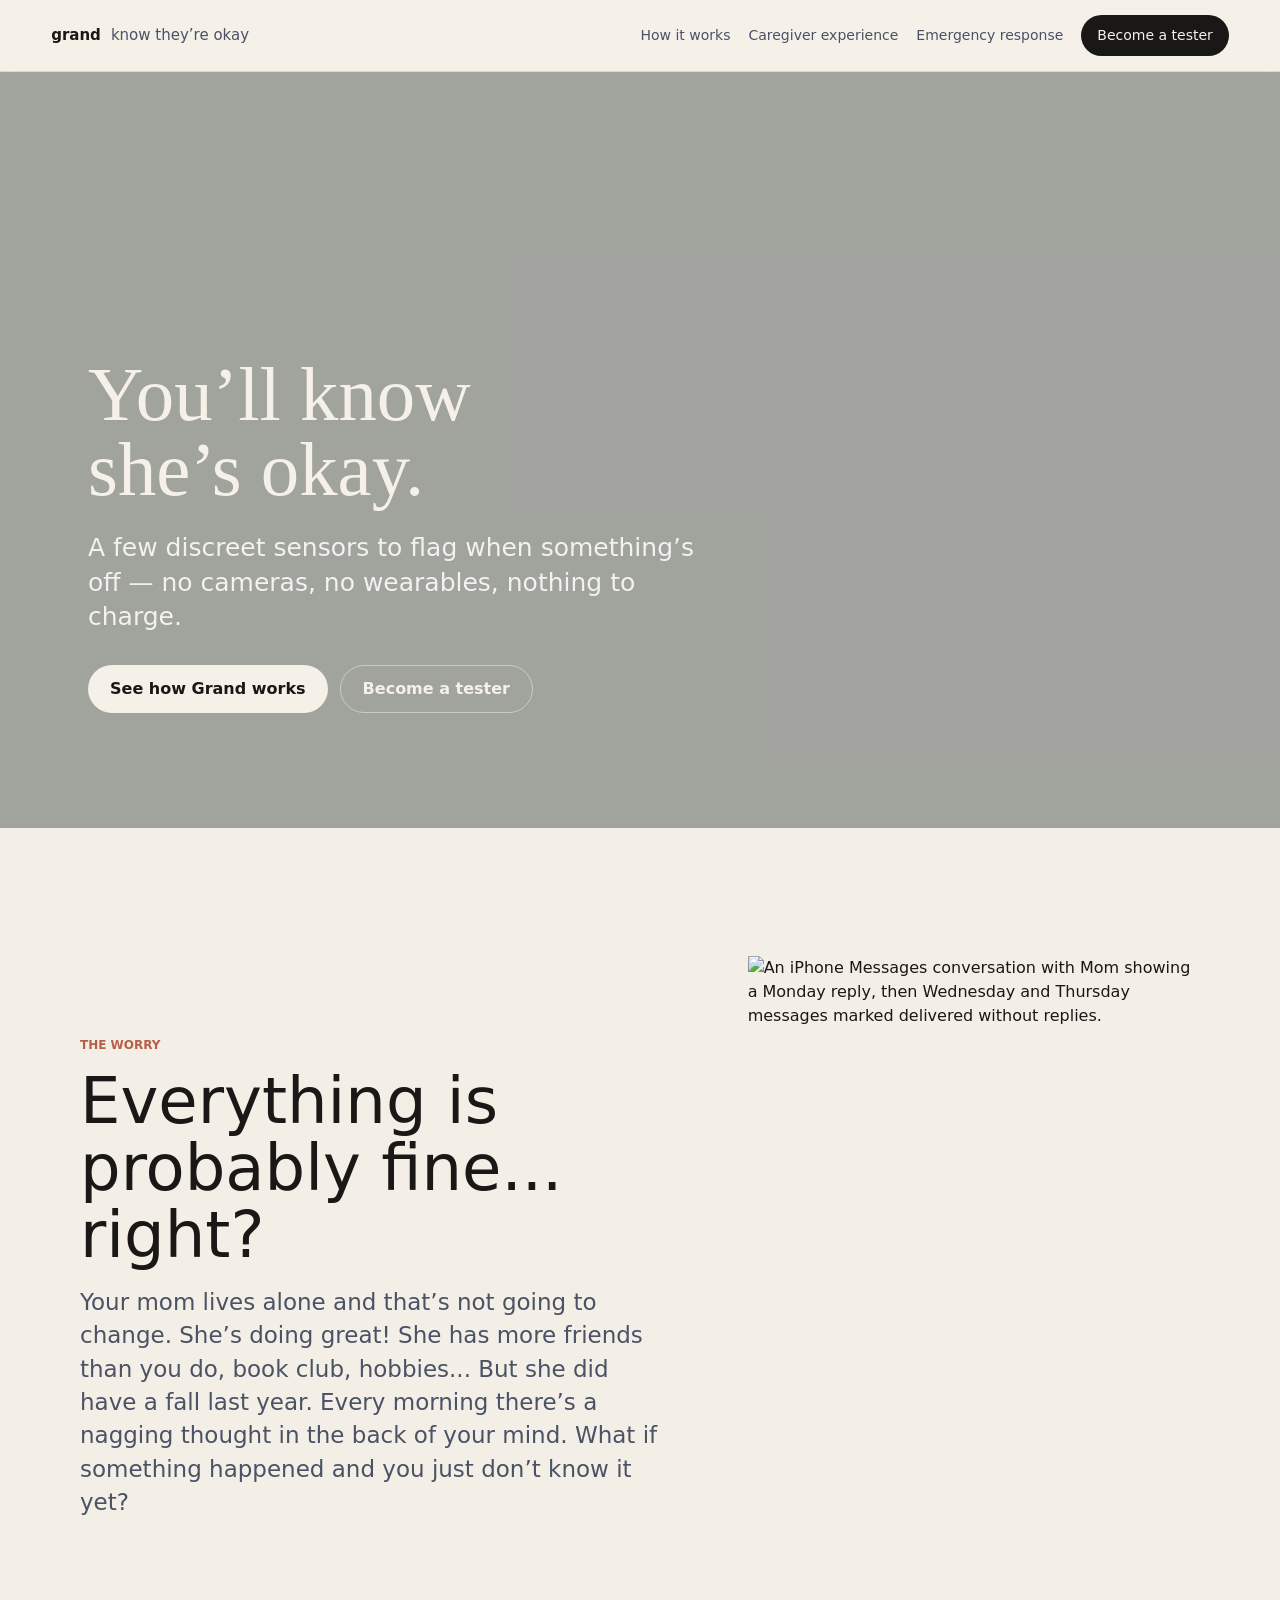
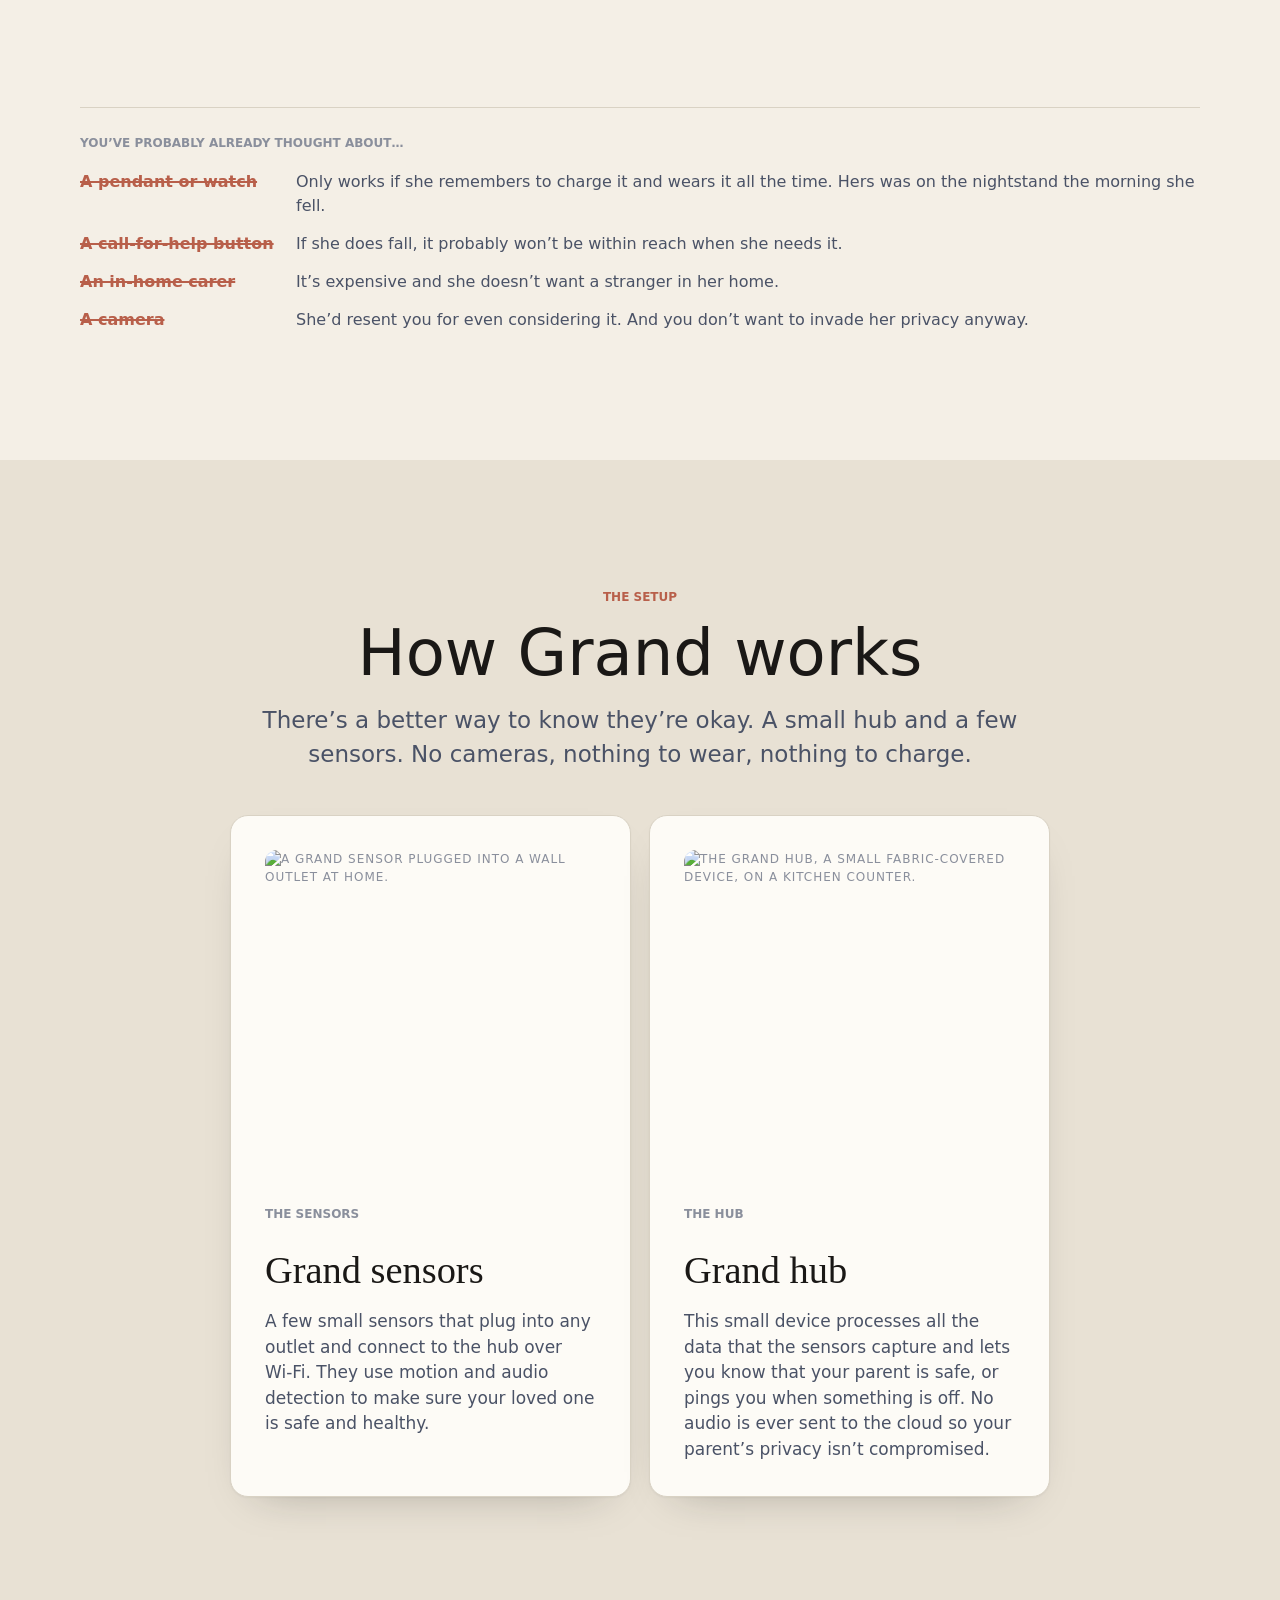
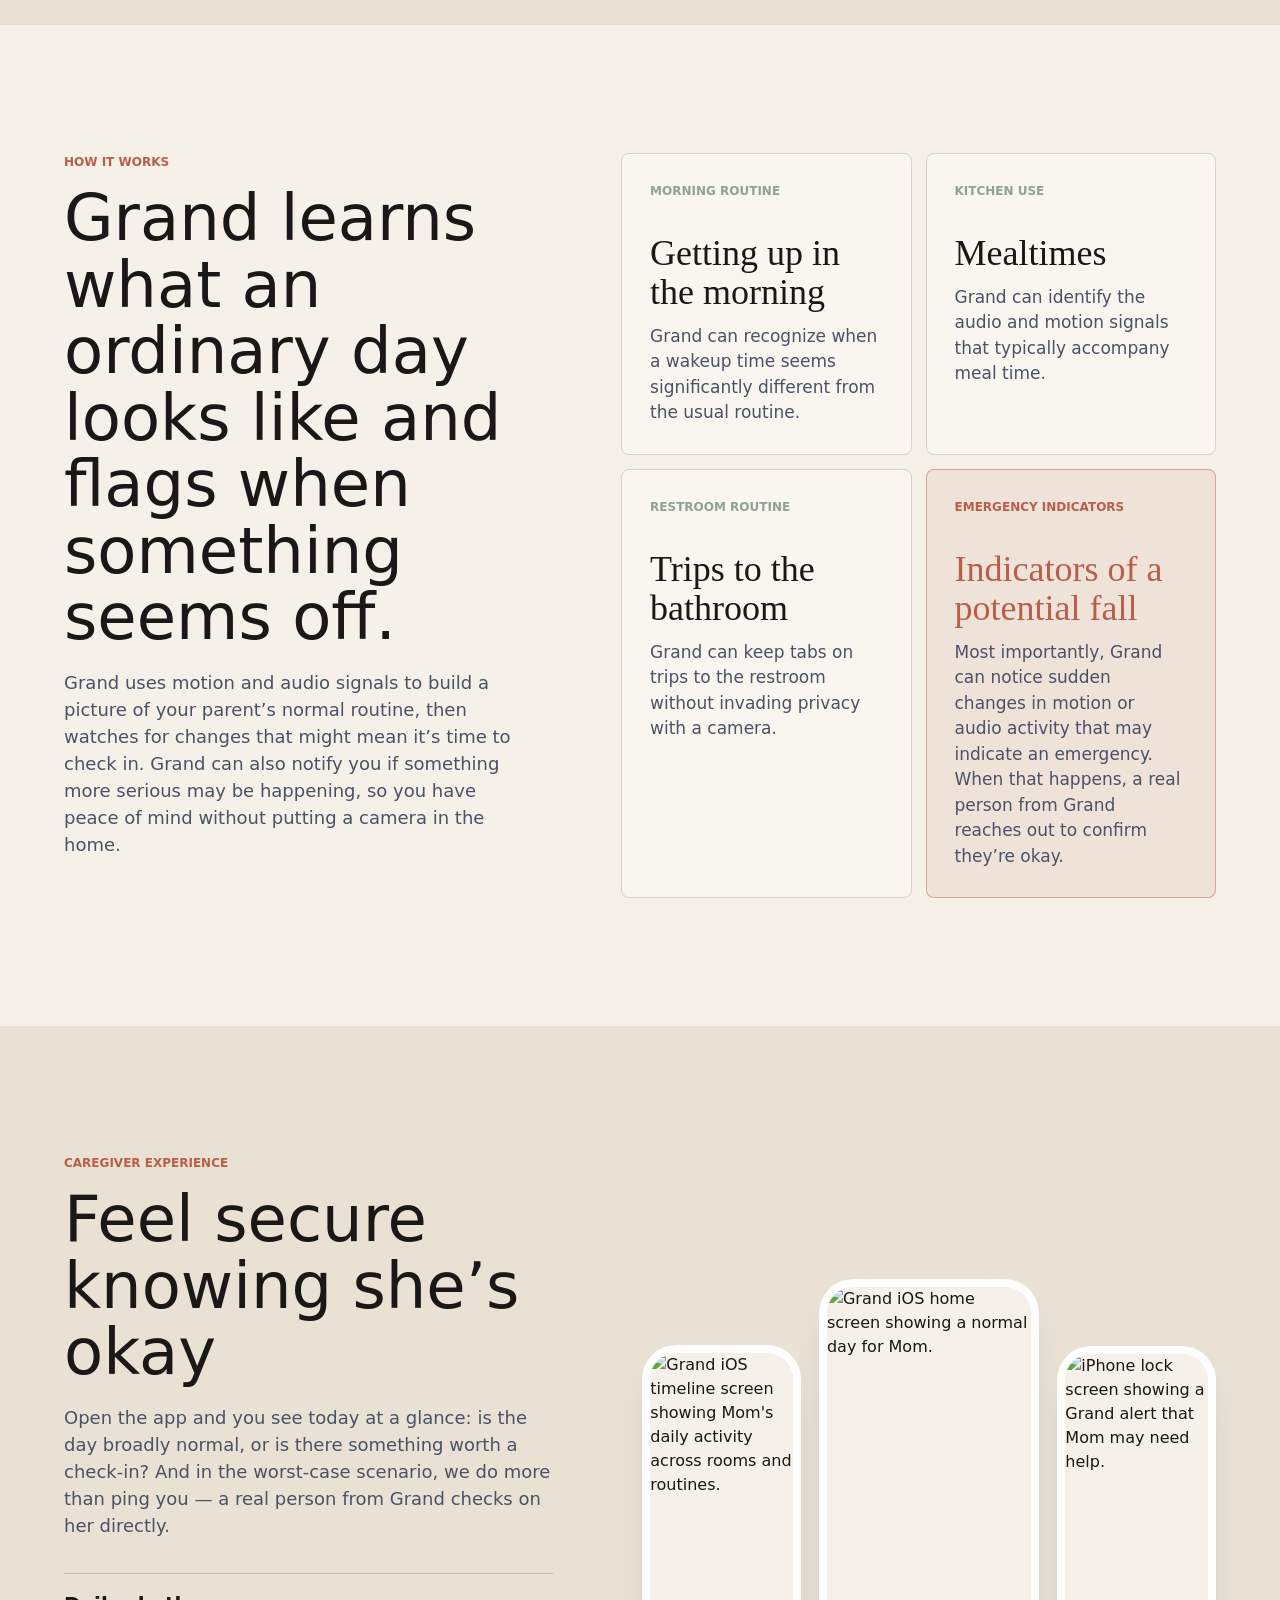
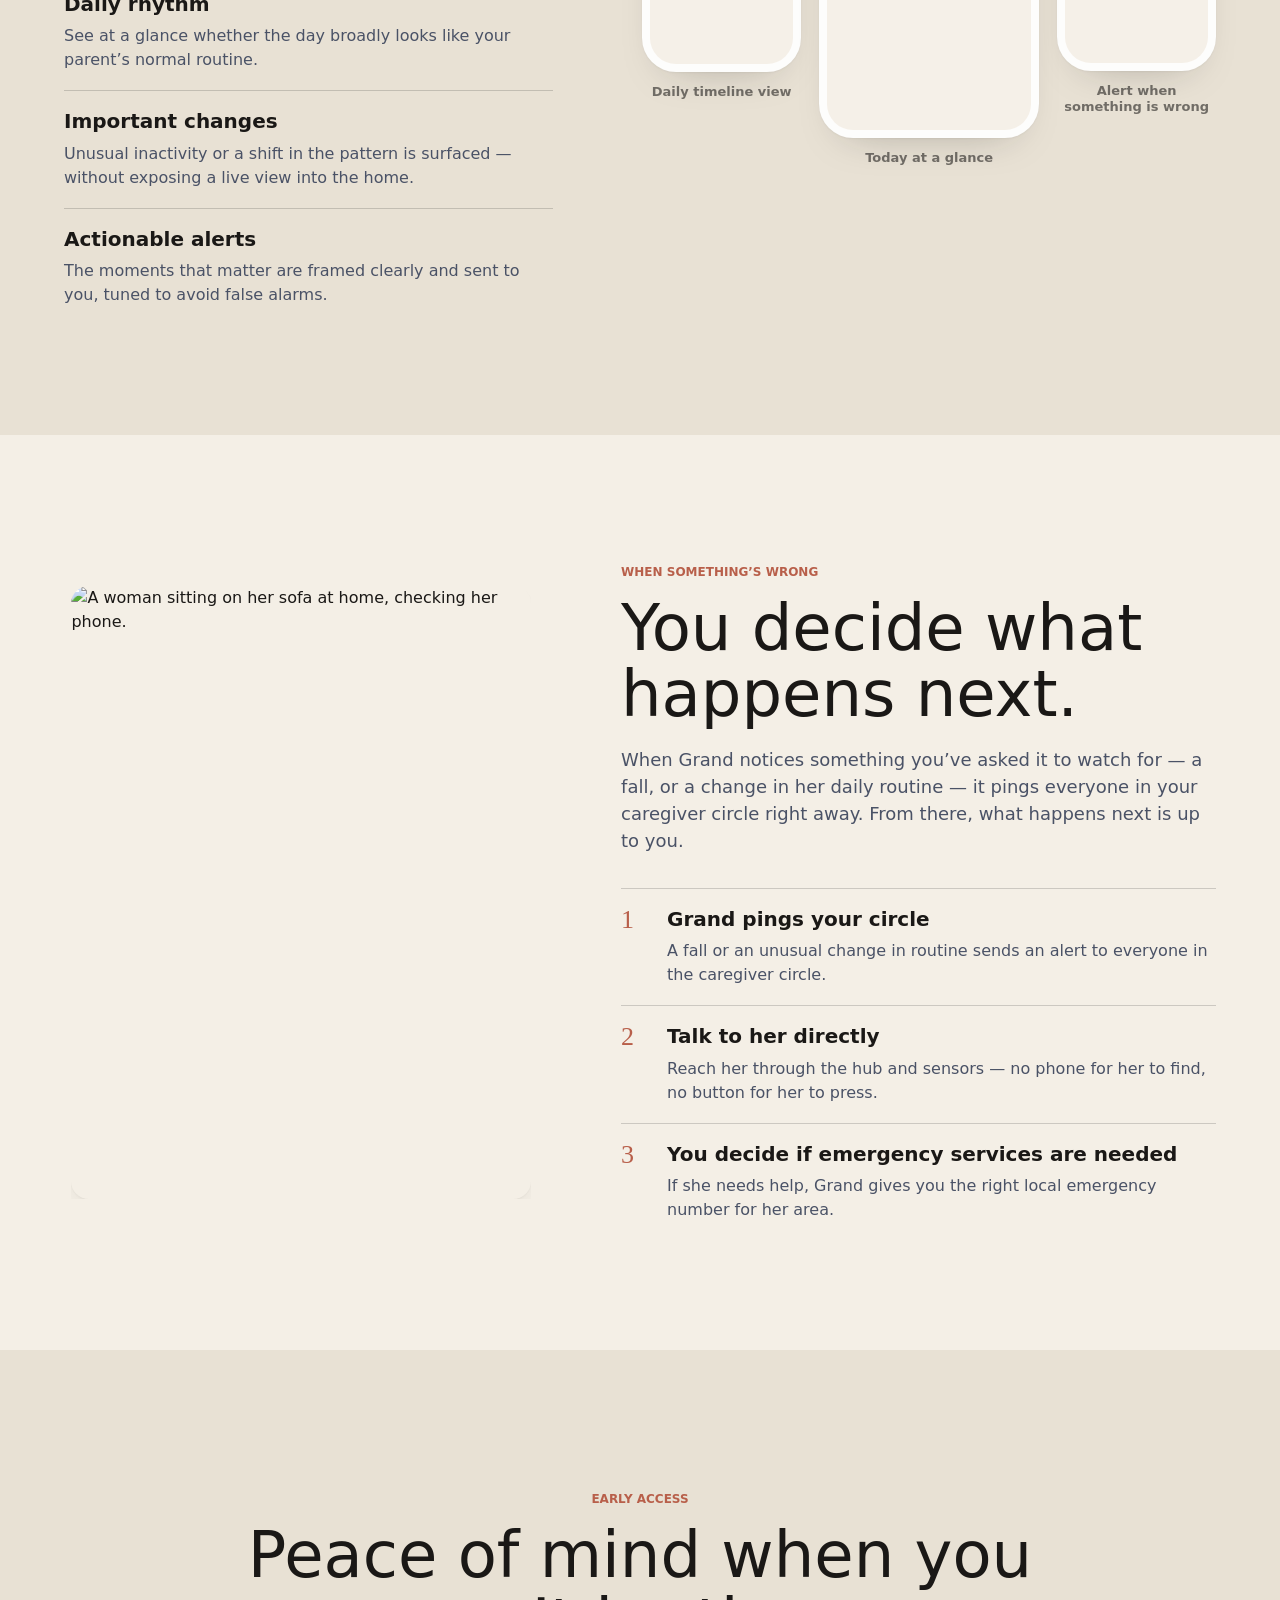
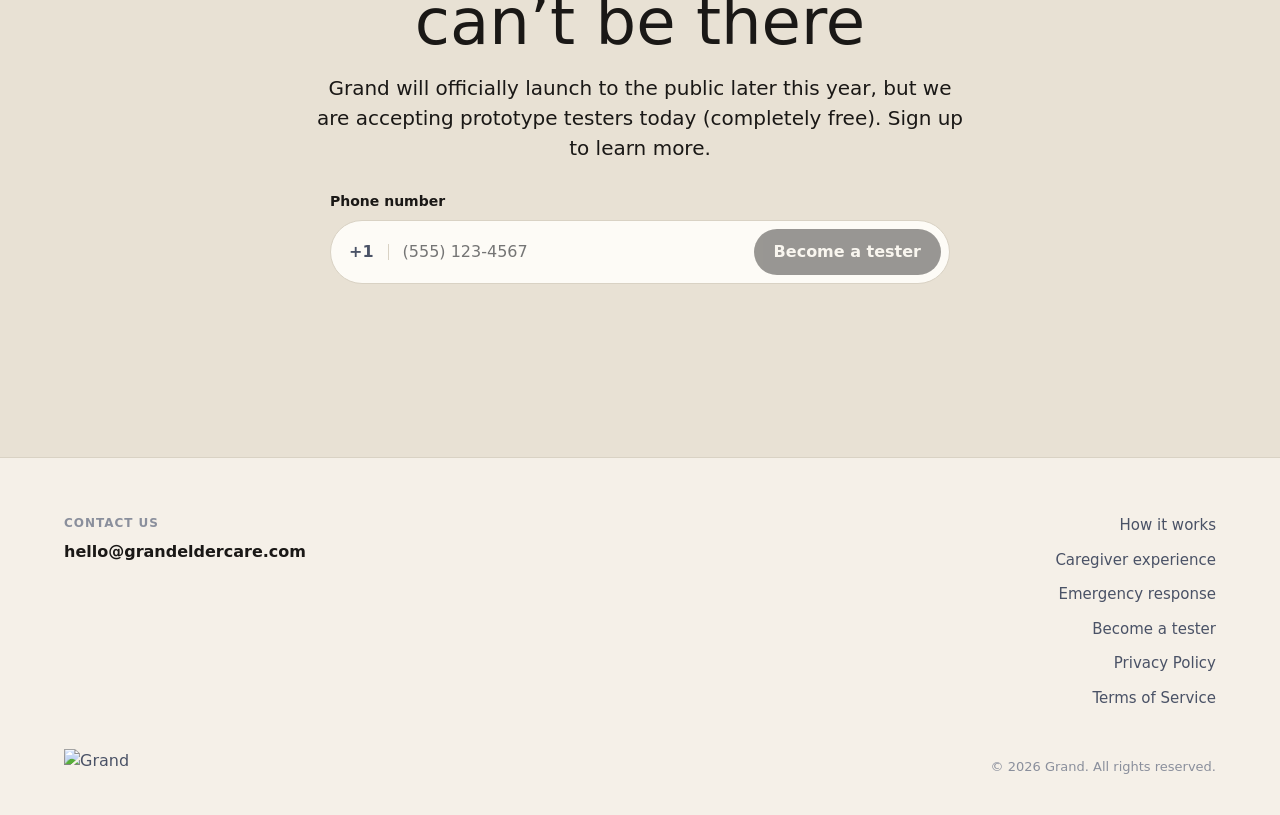
==== commit 39a12829: "Point the Meta Pixel at a pixel the ad account can actually see Swap the Meta Pixel ID from 20254894" ====
--- a/index.html
+++ b/index.html
@@ -62,11 +62,11 @@
     t.src=v;s=b.getElementsByTagName(e)[0];
     s.parentNode.insertBefore(t,s)}(window, document,'script',
     'https://connect.facebook.net/en_US/fbevents.js');
-    fbq('init', '2025489411398936');
+    fbq('init', '1624905415813040');
     fbq('track', 'PageView');
     </script>
     <noscript><img height="1" width="1" style="display:none"
-    src="https://www.facebook.com/tr?id=2025489411398936&ev=PageView&noscript=1"
+    src="https://www.facebook.com/tr?id=1624905415813040&ev=PageView&noscript=1"
     /></noscript>
     <!-- End Meta Pixel Code -->
 
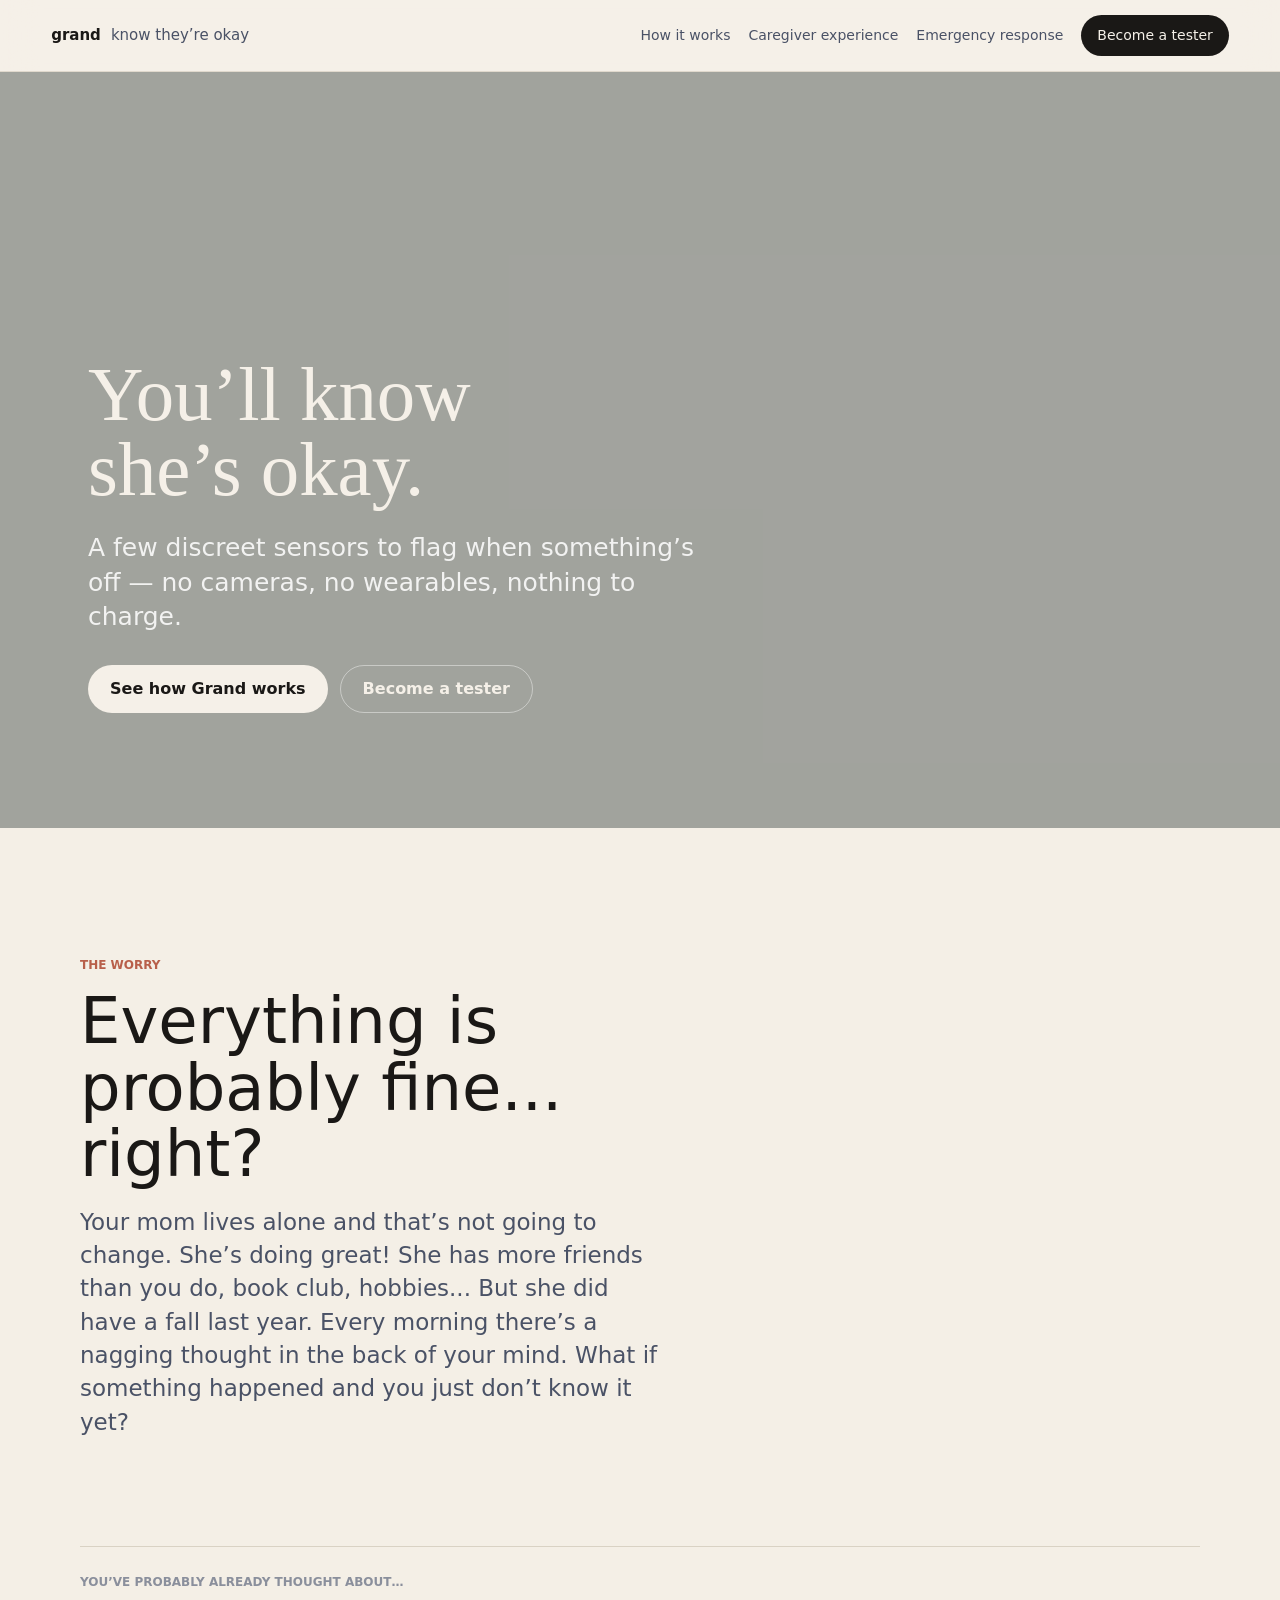
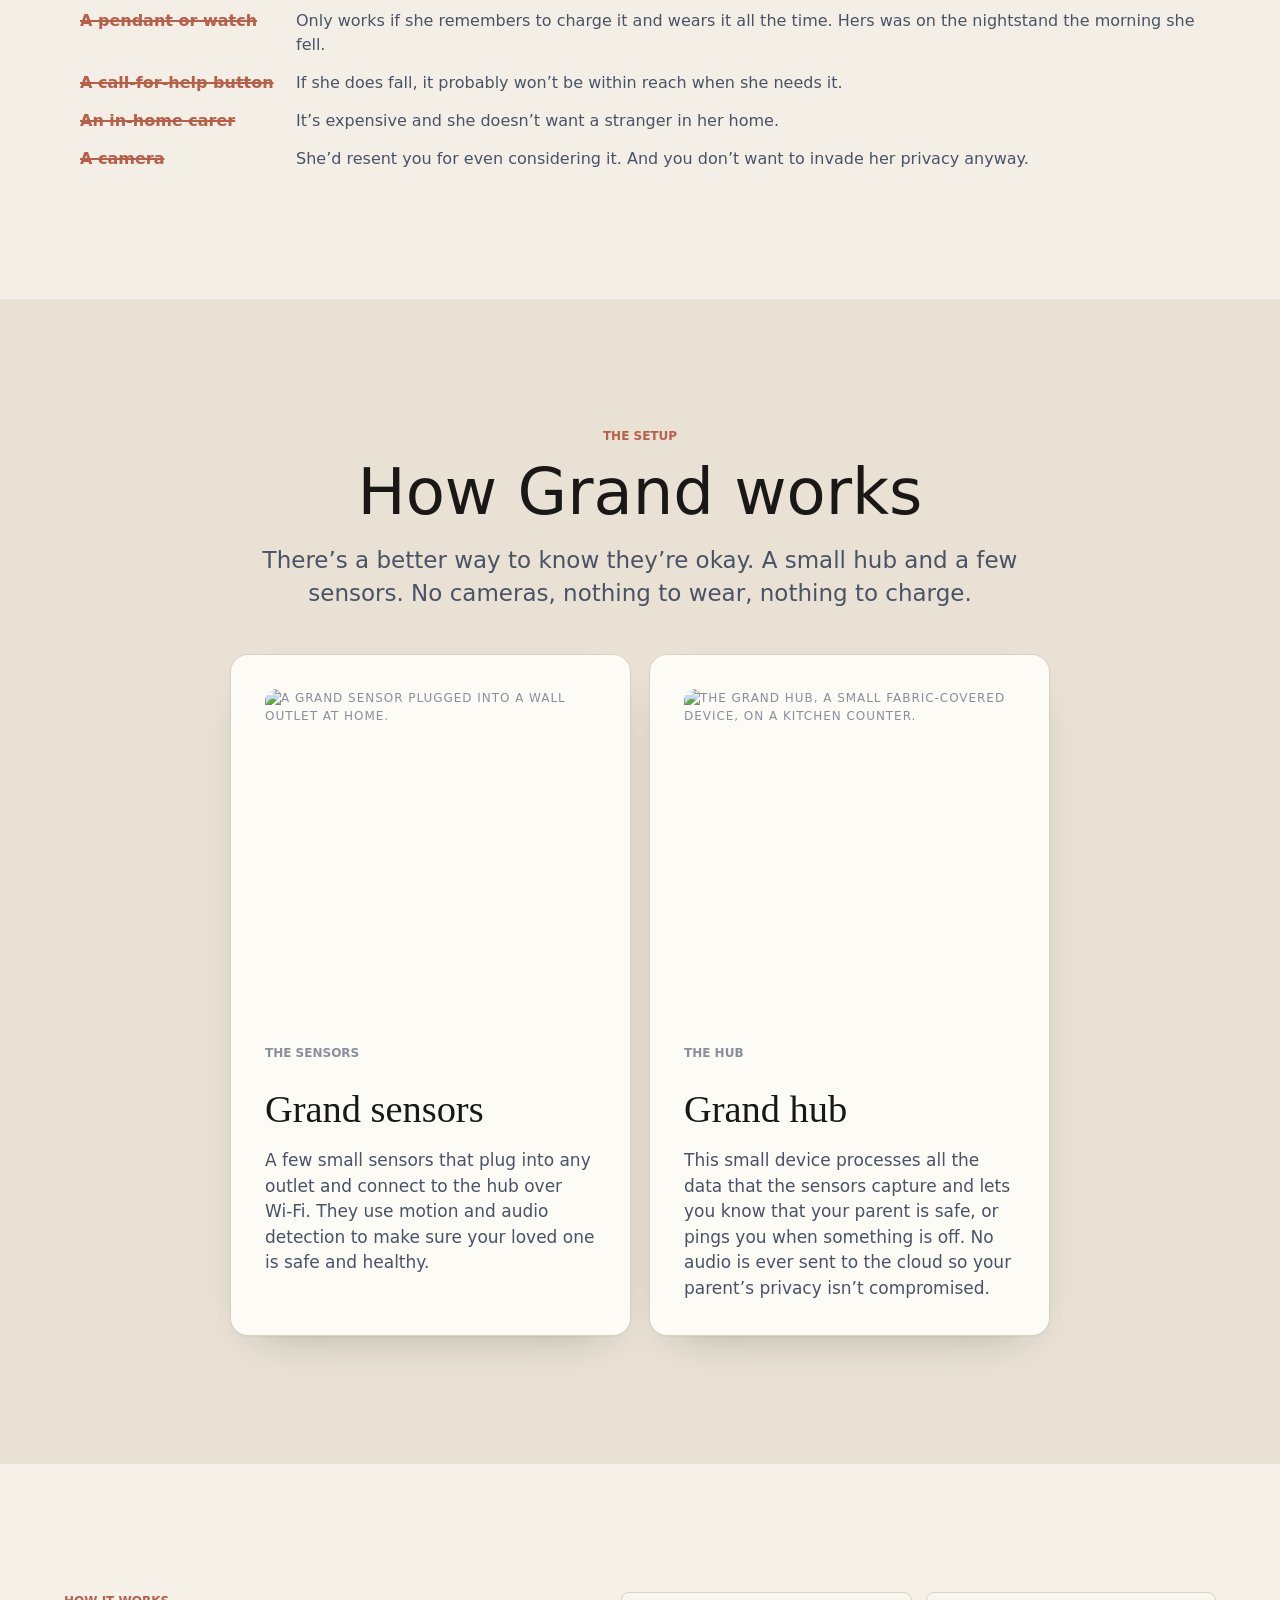
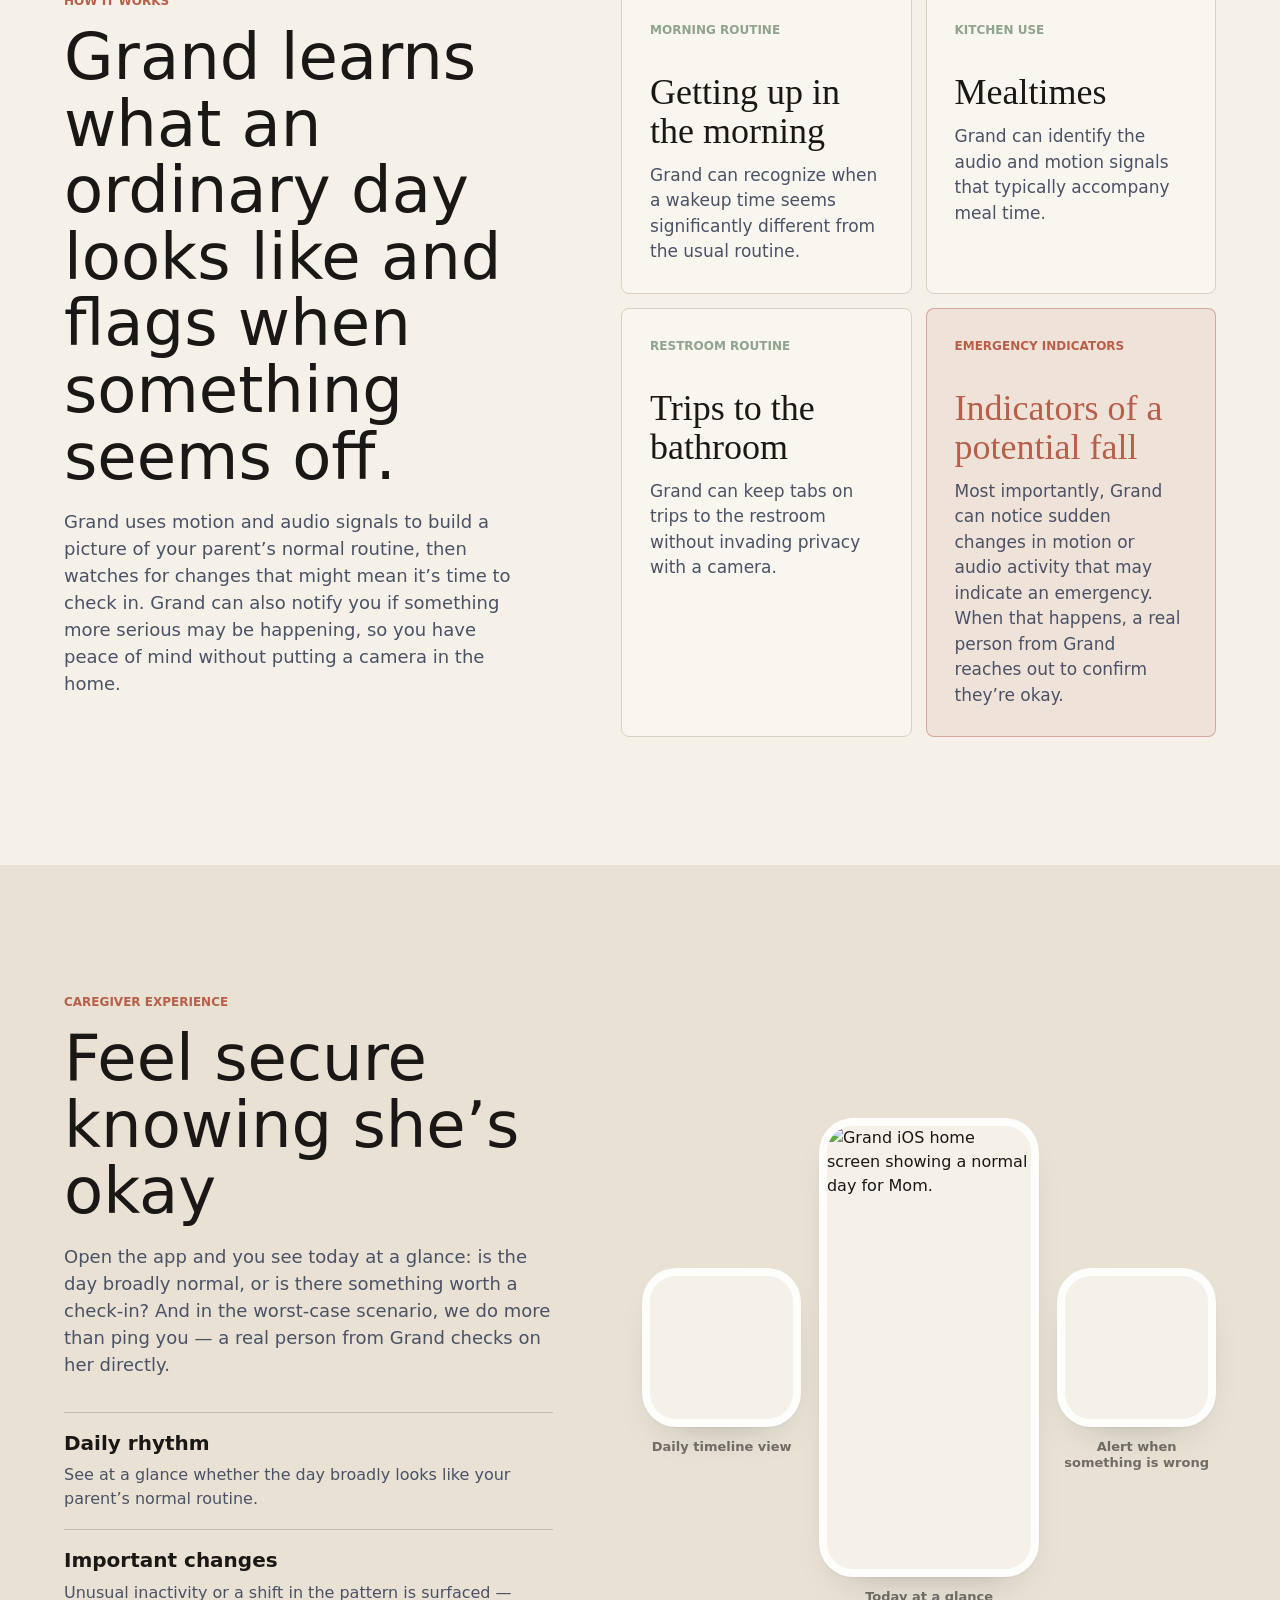
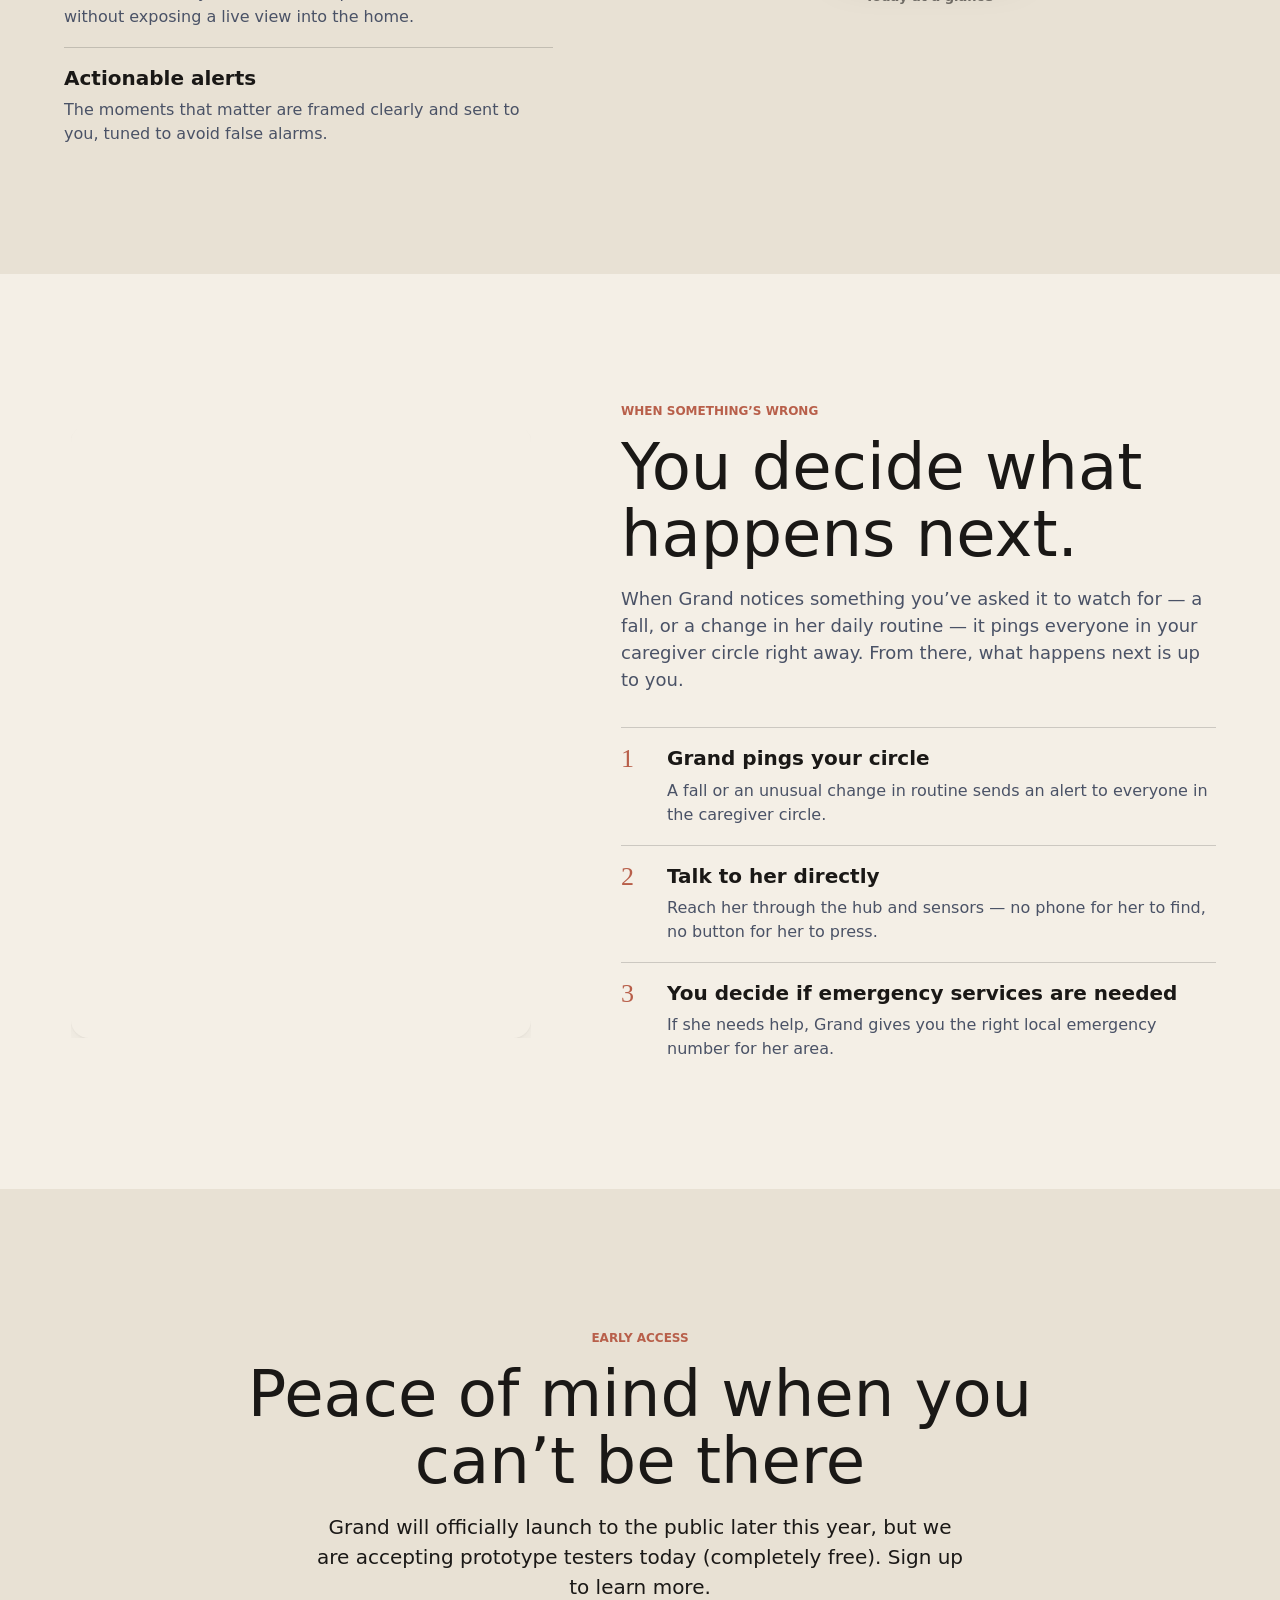
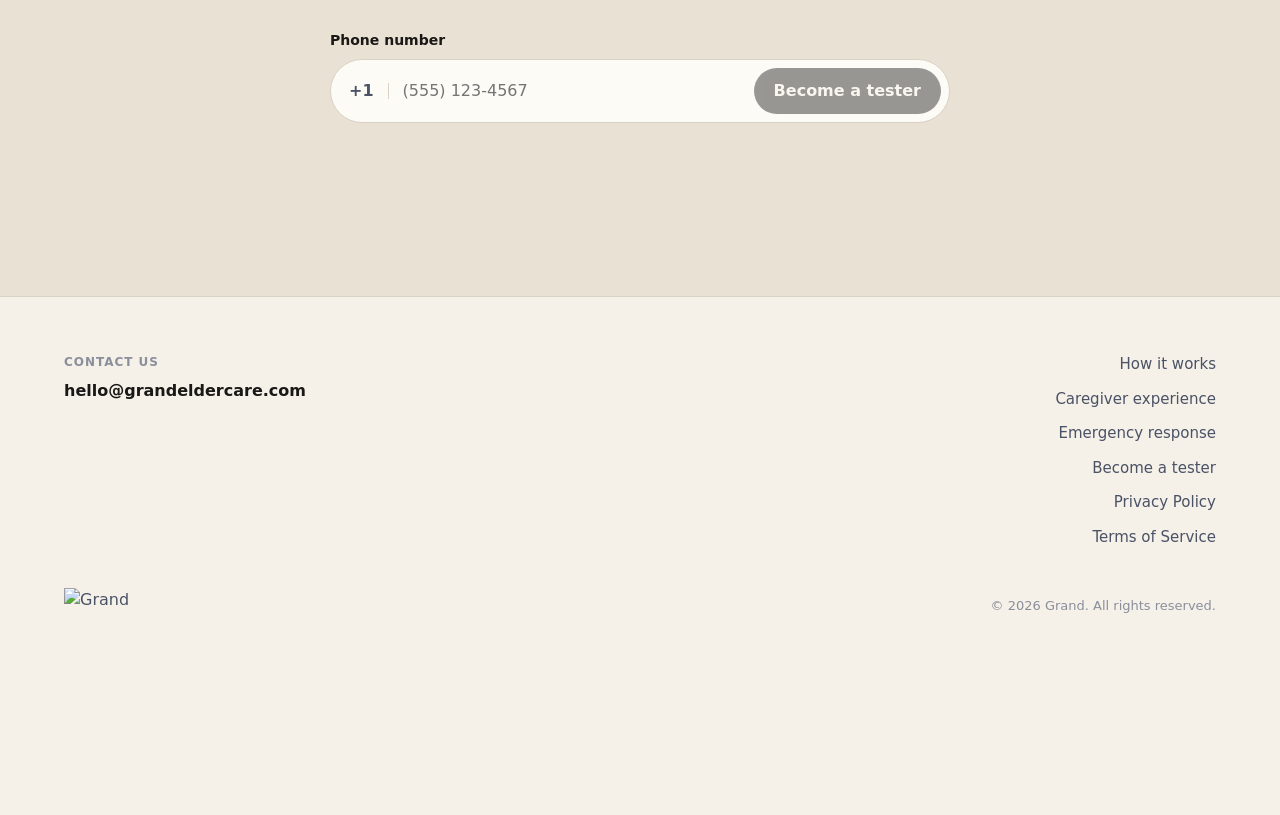
==== commit bbf8ad31: "Add the Meta domain-verification tag for grandeldercare.com Adds the facebook-domain-verification me" ====
--- a/index.html
+++ b/index.html
@@ -10,6 +10,7 @@
     >
     <link rel="canonical" href="https://www.grandeldercare.com/">
     <meta name="google-site-verification" content="ce7PyDuGiEdE6hdvL_cI8ipjXJTW9sRuCzmzTQ6lR1k">
+    <meta name="facebook-domain-verification" content="1tcjuvhbv4q4esrk463l5356u0id77">
     <meta name="theme-color" content="#f5f0e8">
 
     <link rel="icon" href="favicon.ico" sizes="32x32">
